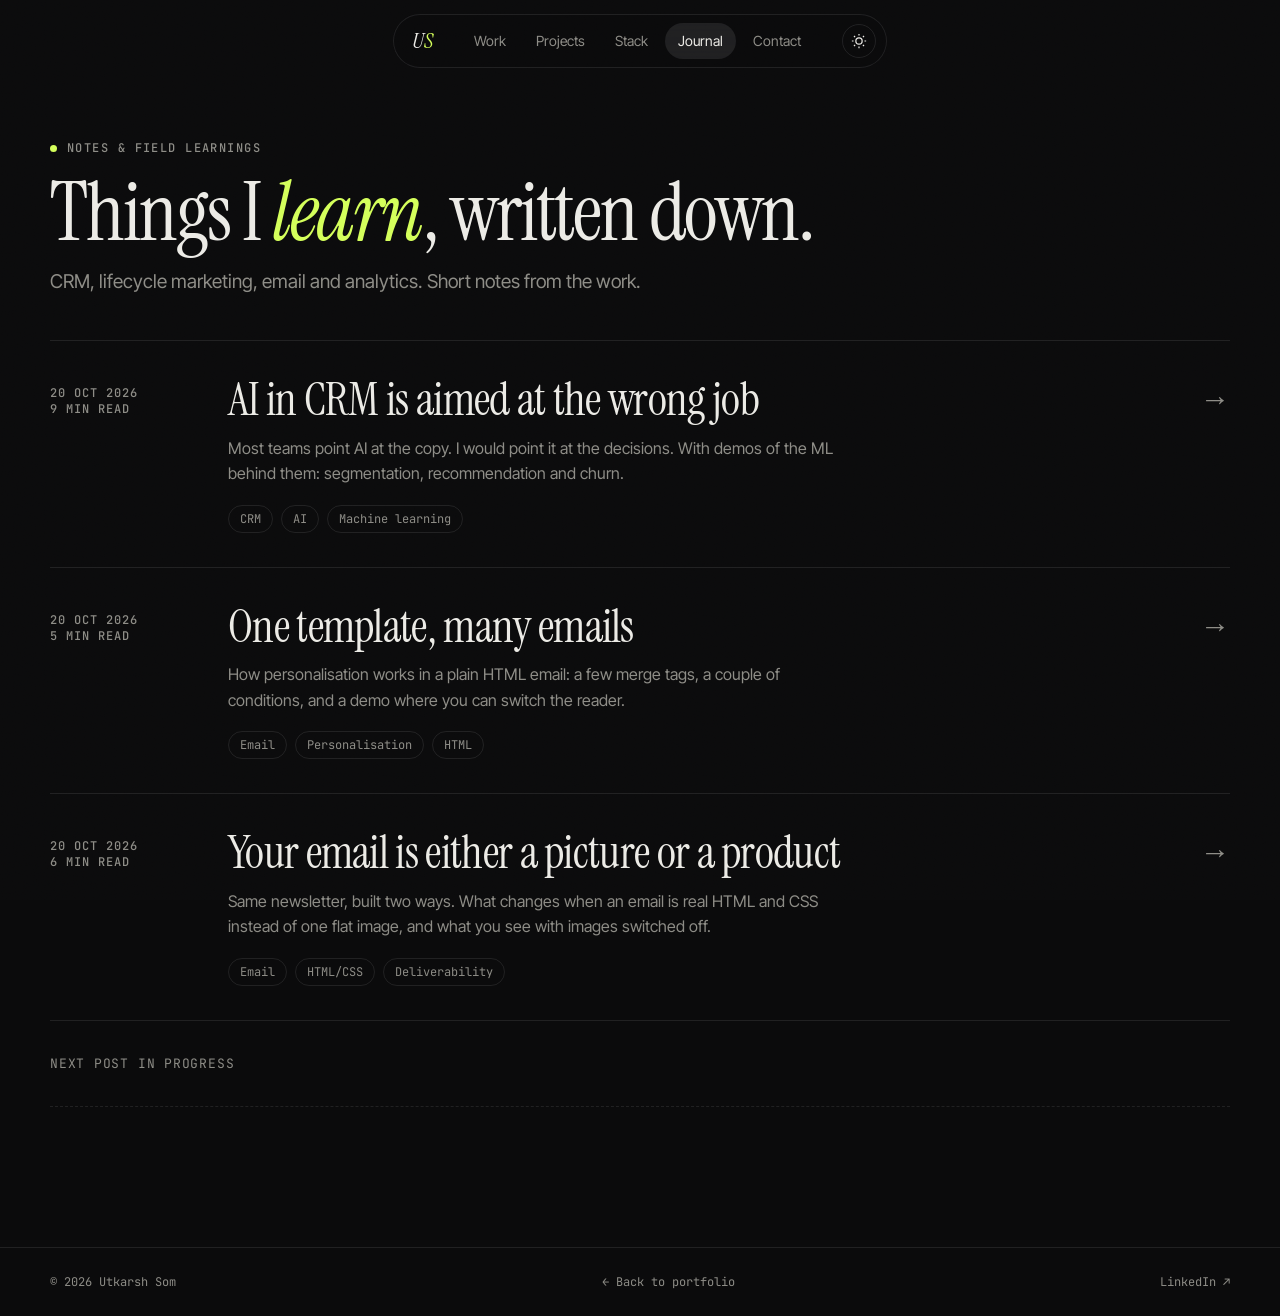
==== journal/index.html @ 721f52d3 "Add Journal section, resume download and updated tab titles" ====
<!doctype html>
<html lang="en" data-theme="dark">
<head>
<meta charset="utf-8">
<meta name="viewport" content="width=device-width, initial-scale=1">
<title>Journal | Utkarsh Som</title>
<meta name="description" content="Notes on CRM, lifecycle marketing, email and analytics, written as I learn them.">
<meta name="theme-color" content="#0b0b0c">
<meta property="og:title" content="Journal | Utkarsh Som">
<meta property="og:description" content="Notes on CRM, lifecycle marketing, email and analytics, written as I learn them.">
<meta property="og:type" content="website">
<meta property="og:site_name" content="Utkarsh Som">
<meta property="og:image:alt" content="Journal by Utkarsh Som">
<meta property="og:url" content="https://utkashsom.github.io/journal/">
<meta property="og:image" content="https://utkashsom.github.io/journal/img/og-email.png">
<meta property="og:image:width" content="1200">
<meta property="og:image:height" content="630">
<meta name="twitter:card" content="summary_large_image">
<link rel="canonical" href="https://utkashsom.github.io/journal/">
<link rel="icon" href="data:image/svg+xml,%3Csvg xmlns='http://www.w3.org/2000/svg' viewBox='0 0 64 64'%3E%3Crect width='64' height='64' rx='16' fill='%230b0b0c'/%3E%3Ctext x='32' y='46' font-family='Georgia,serif' font-size='37' text-anchor='middle' letter-spacing='-1'%3E%3Ctspan fill='%23ecebe6'%3EU%3C/tspan%3E%3Ctspan fill='%23d4ff5a' font-style='italic'%3ES%3C/tspan%3E%3C/text%3E%3C/svg%3E">
<link rel="preconnect" href="https://fonts.googleapis.com">
<link rel="preconnect" href="https://fonts.gstatic.com" crossorigin>
<link href="https://fonts.googleapis.com/css2?family=Instrument+Serif:ital@0;1&family=Inter+Tight:wght@300;400;500;600&family=JetBrains+Mono:wght@400;500&display=swap" rel="stylesheet">
<link rel="stylesheet" href="../style.css">
<link rel="stylesheet" href="journal.css">
<script>try{var t=localStorage.getItem('theme');if(t)document.documentElement.dataset.theme=t}catch(e){}</script>
</head>
<body>
<div class="grain" aria-hidden="true"></div>
<div class="progress" aria-hidden="true"></div>

<header class="nav">
  <a href="../index.html" class="logo" aria-label="Utkarsh Som, home">U<em>S</em></a>
  <nav aria-label="Primary">
    <a href="../index.html#work">Work</a>
    <a href="../index.html#projects">Projects</a>
    <a href="../index.html#stack">Stack</a>
    <a href="./" class="here" aria-current="page">Journal</a>
    <a href="../index.html#contact">Contact</a>
  </nav>
  <div class="nav-actions">
    <button class="icon-btn" id="theme-toggle" aria-label="Toggle light and dark theme">
      <svg viewBox="0 0 24 24" width="18" height="18" fill="none" stroke="currentColor" stroke-width="1.6"><circle cx="12" cy="12" r="4.2"/><path d="M12 2.5v2.2M12 19.3v2.2M2.5 12h2.2M19.3 12h2.2M5.3 5.3l1.5 1.5M17.2 17.2l1.5 1.5M5.3 18.7l1.5-1.5M17.2 6.8l1.5-1.5"/></svg>
    </button>
  </div>
</header>

<main>
  <section class="w-hero">
    <div class="wrap">
      <p class="eyebrow reveal"><span class="dot"></span> Notes &amp; field learnings</p>
      <h1 class="reveal">Things I <em>learn</em>, written down.</h1>
      <p class="lede reveal">CRM, lifecycle marketing, email and analytics. Short notes from the work.</p>
    </div>
  </section>

  <section class="wrap">
    <div class="posts">
      <a class="post-row reveal" href="ai-in-crm.html">
        <span class="when">20 Oct 2026<br>9 min read</span>
        <div>
          <h2>AI in CRM is aimed at the wrong job</h2>
          <p>Most teams point AI at the copy. I would point it at the decisions. With demos of the ML behind them: segmentation, recommendation and churn.</p>
          <div class="tags"><span>CRM</span><span>AI</span><span>Machine learning</span></div>
        </div>
        <span class="arrow" aria-hidden="true">→</span>
      </a>
      <a class="post-row reveal" href="personalisation-with-html.html">
        <span class="when">20 Oct 2026<br>5 min read</span>
        <div>
          <h2>One template, many emails</h2>
          <p>How personalisation works in a plain HTML email: a few merge tags, a couple of conditions, and a demo where you can switch the reader.</p>
          <div class="tags"><span>Email</span><span>Personalisation</span><span>HTML</span></div>
        </div>
        <span class="arrow" aria-hidden="true">→</span>
      </a>
      <a class="post-row reveal" href="email-html-vs-images.html">
        <span class="when">20 Oct 2026<br>6 min read</span>
        <div>
          <h2>Your email is either a picture or a product</h2>
          <p>Same newsletter, built two ways. What changes when an email is real HTML and CSS instead of one flat image, and what you see with images switched off.</p>
          <div class="tags"><span>Email</span><span>HTML/CSS</span><span>Deliverability</span></div>
        </div>
        <span class="arrow" aria-hidden="true">→</span>
      </a>
      <span class="post-next reveal">Next post in progress</span>
    </div>
  </section>
</main>

<footer class="foot">
  <div class="wrap">
    <span>© <span id="yr"></span> Utkarsh Som</span>
    <a href="../index.html">← Back to portfolio</a>
    <a href="https://www.linkedin.com/in/utkarshsom" target="_blank" rel="noopener">LinkedIn ↗</a>
  </div>
</footer>

<script src="journal.js"></script>
</body>
</html>
---- style.css ----
:root{
  --bg:#0b0b0c; --bg2:#111113; --surface:#151517; --line:rgba(255,255,255,.09);
  --text:#ecebe6; --mute:#8d8c86; --accent:#d4ff5a; --accent-ink:#0b0b0c;
  --serif:'Instrument Serif',Georgia,serif; --sans:'Inter Tight',system-ui,sans-serif; --mono:'JetBrains Mono',ui-monospace,monospace;
  --ease:cubic-bezier(.2,.7,.2,1);
}
:root[data-theme="light"]{
  --bg:#f4f2ec; --bg2:#ece9e1; --surface:#fbfaf6; --line:rgba(0,0,0,.1);
  --text:#151513; --mute:#6b6a64; --accent:#3d5a00; --accent-ink:#f4f2ec;
}
*{box-sizing:border-box;margin:0;padding:0}
html{scroll-behavior:smooth;scroll-padding-top:80px}
body{background:var(--bg);color:var(--text);font:400 17px/1.6 var(--sans);-webkit-font-smoothing:antialiased;overflow-x:clip;transition:background .4s,color .4s}
a{color:inherit;text-decoration:none}
button{font:inherit;color:inherit;background:none;border:0;cursor:pointer}
ul{list-style:none}
em{font-family:var(--serif);font-style:italic;font-weight:400}
::selection{background:var(--accent);color:var(--accent-ink)}
:focus-visible{outline:2px solid var(--accent);outline-offset:3px;border-radius:6px}
.wrap{width:min(1180px,100% - 48px);margin-inline:auto}

.grain{position:fixed;inset:0;pointer-events:none;z-index:90;opacity:.05;mix-blend-mode:overlay;
  background-image:url("data:image/svg+xml,%3Csvg xmlns='http://www.w3.org/2000/svg' width='160' height='160'%3E%3Cfilter id='n'%3E%3CfeTurbulence type='fractalNoise' baseFrequency='.9' numOctaves='2'/%3E%3C/filter%3E%3Crect width='100%25' height='100%25' filter='url(%23n)'/%3E%3C/svg%3E")}
.progress{position:fixed;top:0;left:0;height:2px;width:100%;background:var(--accent);transform-origin:0 50%;transform:scaleX(0);z-index:100}

.cursor{position:fixed;left:0;top:0;z-index:95;pointer-events:none;display:none;opacity:0;transition:opacity .3s}
.cursor.live{opacity:1}
.cursor span{display:block;width:34px;height:34px;margin:-17px 0 0 -17px;border:1px solid var(--accent);border-radius:50%;transition:transform .25s var(--ease),background .25s}
.cursor.hover span{transform:scale(1.7);background:color-mix(in srgb,var(--accent) 18%,transparent)}
@media (hover:hover) and (pointer:fine){.cursor{display:block}}

.nav{position:fixed;top:14px;left:50%;transform:translateX(-50%);z-index:80;display:flex;align-items:center;gap:28px;padding:8px 10px 8px 18px;border:1px solid var(--line);border-radius:999px;background:color-mix(in srgb,var(--bg) 70%,transparent);backdrop-filter:blur(16px) saturate(1.4);-webkit-backdrop-filter:blur(16px) saturate(1.4);max-width:calc(100% - 24px)}
.logo{font:italic 22px/1 var(--serif)}
.logo em{color:var(--accent)}
.nav nav{display:flex;gap:4px}
.nav nav a{font-size:14px;color:var(--mute);padding:7px 13px;border-radius:99px;transition:.2s}
.nav nav a:hover,.nav nav a.on{color:var(--text);background:var(--line)}
.nav-actions{display:flex;gap:6px;align-items:center}
.icon-btn,.kbd-btn{height:34px;border:1px solid var(--line);border-radius:99px;display:grid;place-items:center;transition:.2s}
.icon-btn{width:34px}
.kbd-btn{display:flex;gap:3px;padding:0 10px;align-items:center}
.icon-btn:hover,.kbd-btn:hover{border-color:var(--accent);color:var(--accent)}
kbd{font:500 11px var(--mono);color:var(--mute);border:1px solid var(--line);border-radius:5px;padding:1px 5px;background:var(--bg2)}
.kbd-btn kbd{border:0;background:none;padding:0}

.hero{position:relative;min-height:100svh;display:flex;align-items:center;padding:120px 0 80px;overflow:hidden}
#hero-bg{position:absolute;inset:0;width:100%;height:100%}
.hero .wrap{position:relative}
.hero-grid{display:grid;grid-template-columns:1.2fr .8fr;gap:56px;align-items:center}
.hero-viz{padding:22px;border:1px solid var(--line);border-radius:22px;background:color-mix(in srgb,var(--surface) 80%,transparent);backdrop-filter:blur(8px);-webkit-backdrop-filter:blur(8px)}
.viz-top{display:flex;justify-content:space-between;font:500 11px var(--mono);letter-spacing:.1em;text-transform:uppercase;color:var(--mute);margin-bottom:12px}
.viz-live{display:inline-flex;align-items:center;gap:7px;color:var(--accent)}
.viz-live i{width:6px;height:6px;border-radius:50%;background:var(--accent);animation:pulse 2.2s infinite}
.viz-cv{position:relative;height:340px;border:1px solid var(--line);border-radius:14px;background:var(--bg);overflow:hidden}
.viz-cv canvas{position:absolute;inset:0;width:100%;height:100%;cursor:crosshair}
.viz-cap{margin:14px 0 4px;font-size:14px;color:var(--mute);min-height:22px}
.viz-cap b{color:var(--text);font-weight:500}
.eyebrow{font:500 12px var(--mono);letter-spacing:.12em;text-transform:uppercase;color:var(--mute);display:flex;align-items:center;gap:10px}
.dot{width:7px;height:7px;border-radius:50%;background:var(--accent);box-shadow:0 0 0 0 var(--accent);animation:pulse 2.2s infinite}
@keyframes pulse{70%{box-shadow:0 0 0 10px transparent}100%{box-shadow:0 0 0 0 transparent}}
.display{font:400 clamp(64px,12vw,176px)/.86 var(--serif);letter-spacing:-.03em;margin:28px 0 30px}
.display .line{display:block}
.display em{color:var(--accent)}
.amp{color:var(--accent)}
.lede{max-width:620px;font-size:clamp(18px,2vw,22px);color:var(--mute);line-height:1.5}
.lede b{color:var(--text);font-weight:500}
.cta{display:flex;flex-wrap:wrap;gap:12px;margin-top:34px}
.btn{display:inline-flex;align-items:center;gap:8px;padding:13px 22px;border:1px solid var(--line);border-radius:99px;font-weight:500;font-size:15px;transition:.25s var(--ease)}
.btn:hover{border-color:var(--accent);transform:translateY(-2px)}
.btn.primary{background:var(--accent);color:var(--accent-ink);border-color:var(--accent)}
.btn.primary:hover{box-shadow:0 10px 30px -8px var(--accent)}
.btn.ghost{color:var(--mute)}
.roles{display:flex;flex-wrap:wrap;gap:8px 22px;margin-top:56px;font:400 12px var(--mono);color:var(--mute);text-transform:uppercase;letter-spacing:.1em}
.roles li::before{content:"✦ ";color:var(--accent)}
.scroll-hint{position:absolute;bottom:26px;left:50%;width:1px;height:46px;background:var(--line);overflow:hidden}
.scroll-hint span{display:block;width:100%;height:50%;background:var(--accent);animation:drop 1.8s infinite var(--ease)}
@keyframes drop{from{transform:translateY(-100%)}to{transform:translateY(200%)}}

.metrics{border-block:1px solid var(--line);background:var(--bg2)}
.metrics .grid{display:grid;grid-template-columns:repeat(4,1fr)}
.metric{padding:46px 28px;border-left:1px solid var(--line)}
.metric:first-child{border-left:0;padding-left:0}
.num{font:400 clamp(44px,6vw,84px)/1 var(--serif);letter-spacing:-.02em}
.metric p{color:var(--mute);font-size:14px;margin-top:10px}

.section{padding:clamp(80px,12vw,160px) 0}
.sec-head{display:flex;align-items:baseline;gap:22px;margin-bottom:48px}
.sec-head .idx{font:500 13px var(--mono);color:var(--accent)}
h2{font:400 clamp(40px,6vw,84px)/1 var(--serif);letter-spacing:-.02em}
h2 em{color:var(--accent)}
.sec-sub{max-width:660px;color:var(--mute);margin:-20px 0 36px}

.reveal{opacity:0;transform:translateY(28px);transition:opacity .9s var(--ease),transform .9s var(--ease)}
.reveal.in{opacity:1;transform:none}

.xp{display:grid;grid-template-columns:340px 1fr;gap:56px}
.xp-tabs{position:relative;display:flex;flex-direction:column;border-left:1px solid var(--line)}
.xp-tabs button{text-align:left;padding:18px 22px;display:flex;flex-direction:column;gap:2px;color:var(--mute);transition:.25s}
.xp-tabs button strong{font:400 22px/1.2 var(--serif);color:inherit}
.xp-tabs .when{font:500 11px var(--mono);letter-spacing:.08em;text-transform:uppercase}
.xp-tabs .org{font-size:14px}
.xp-tabs button:hover,.xp-tabs button.active{color:var(--text)}
.xp-tabs button.active .when{color:var(--accent)}
.xp-bar{position:absolute;left:-1px;top:0;width:2px;height:var(--h,90px);background:var(--accent);transform:translateY(var(--y,0));transition:transform .4s var(--ease),height .4s var(--ease)}
.panel{animation:fade .5s var(--ease)}
.panel[hidden]{display:none}
@keyframes fade{from{opacity:0;transform:translateY(12px)}}
.panel-head h3{font:400 clamp(28px,3.4vw,42px)/1.1 var(--serif)}
.panel-head h3 span{color:var(--mute);font-style:italic}
.meta{font:400 12px var(--mono);color:var(--mute);margin:10px 0 26px;text-transform:uppercase;letter-spacing:.08em}
.wins li{padding:16px 0;border-top:1px solid var(--line);color:var(--mute);font-size:16px;transition:.25s;position:relative}
.wins li:last-child{border-bottom:1px solid var(--line)}
.wins li b{color:var(--text);font-weight:500}
.wins li:hover{padding-left:14px;color:var(--text)}
.wins li::before{content:"";position:absolute;left:0;top:50%;width:0;height:1px;background:var(--accent);transition:.25s}
.wins li:hover::before{width:8px}
.tags{display:flex;flex-wrap:wrap;gap:8px;margin-top:24px}
.tags span{font:400 12px var(--mono);padding:5px 11px;border:1px solid var(--line);border-radius:99px;color:var(--mute)}

/* projects */
.filters{display:flex;flex-wrap:wrap;gap:8px;margin-bottom:28px}
.fbtn{padding:8px 16px;border:1px solid var(--line);border-radius:99px;font-size:14px;color:var(--mute);transition:.2s}
.fbtn small{margin-left:6px;font:400 11px var(--mono);opacity:.7}
.fbtn:hover{color:var(--text);border-color:var(--accent)}
.fbtn.on{background:var(--accent);color:var(--accent-ink);border-color:var(--accent)}
.cards{display:grid;grid-template-columns:repeat(3,1fr);gap:18px}
.pcard{position:relative;display:flex;flex-direction:column;gap:12px;padding:28px;border:1px solid var(--line);border-radius:22px;background:var(--surface);overflow:hidden;transition:border-color .3s,transform .3s var(--ease)}
.pcard::before{content:"";position:absolute;inset:0;background:radial-gradient(360px circle at var(--mx,50%) var(--my,0%),color-mix(in srgb,var(--accent) 12%,transparent),transparent 60%);opacity:0;transition:.3s;pointer-events:none}
.pcard:hover{border-color:color-mix(in srgb,var(--accent) 50%,var(--line));transform:translateY(-3px)}
.pcard:hover::before{opacity:1}
.pcard[hidden]{display:none}
.ptop{display:flex;justify-content:space-between;align-items:baseline;gap:12px}
.pcard .n{font:500 12px var(--mono);color:var(--accent);text-transform:uppercase;letter-spacing:.08em}
.pcard .kpi{font:400 24px var(--serif);color:var(--text)}
.pcard h3{font:400 26px/1.1 var(--serif)}
.pcard p{color:var(--mute);font-size:15px;flex:1}
.pcard .tags{margin-top:4px}
.demo-btn{align-self:flex-start;margin-top:6px;padding:9px 16px;border:1px solid var(--accent);border-radius:99px;font-size:14px;font-weight:500;color:var(--accent);transition:.25s var(--ease)}
.demo-btn:hover{background:var(--accent);color:var(--accent-ink)}

/* demo modal */
.demo{margin:auto;width:min(920px,calc(100% - 24px));max-height:calc(100svh - 24px);overflow:auto;border:1px solid var(--line);border-radius:22px;background:var(--surface);color:var(--text);padding:0}
.demo::backdrop{background:rgba(0,0,0,.72);backdrop-filter:blur(6px)}
.demo[open]{animation:fade .3s var(--ease)}
.demo-head{display:flex;justify-content:space-between;gap:20px;padding:28px 30px 18px}
.demo-tag{font:500 11px var(--mono);letter-spacing:.1em;text-transform:uppercase;color:var(--accent)}
.demo-head h3{font:400 clamp(26px,3.4vw,38px)/1.1 var(--serif);margin:6px 0 8px}
.demo-head p{color:var(--mute);font-size:15px;max-width:640px}
.demo-close{flex:none;width:36px;height:36px;border:1px solid var(--line);border-radius:50%;color:var(--mute);transition:.2s}
.demo-close:hover{color:var(--text);border-color:var(--accent)}
.demo-body{padding:4px 30px 24px}
.demo-note{padding:14px 30px 22px;border-top:1px solid var(--line);font:400 12px var(--mono);color:var(--mute)}

/* demo widgets */
.d-grid{display:grid;grid-template-columns:1fr 280px;gap:20px}
.d-stack{display:flex;flex-direction:column;gap:14px}
.d-box{padding:20px;border:1px solid var(--line);border-radius:16px;background:var(--bg)}
.d-box h4{font:500 11px var(--mono);letter-spacing:.1em;text-transform:uppercase;color:var(--accent);margin-bottom:10px}
.d-box p{font-size:15px;color:var(--mute)}
.d-box p b,.d-box b{color:var(--text);font-weight:500}
.d-cv{position:relative;border:1px solid var(--line);border-radius:16px;background:var(--bg);overflow:hidden}
.d-cv canvas{display:block;width:100%;cursor:crosshair}
.d-tip{position:absolute;left:0;top:0;pointer-events:none;padding:7px 11px;border:1px solid var(--line);border-radius:8px;background:var(--surface);font:400 12px/1.5 var(--mono);white-space:nowrap;z-index:2}
.d-chips{display:flex;flex-wrap:wrap;gap:8px}
.d-chip{display:inline-flex;align-items:center;gap:8px;padding:7px 13px;border:1px solid var(--line);border-radius:99px;font-size:14px;color:var(--mute);transition:.2s}
.d-chip i{width:8px;height:8px;border-radius:50%;background:var(--c,var(--accent))}
.d-chip:hover{color:var(--text);border-color:var(--c,var(--accent))}
.d-chip.on{color:var(--text);border-color:var(--c,var(--accent));background:color-mix(in srgb,var(--c,var(--accent)) 14%,transparent)}
.d-ctl{display:flex;flex-direction:column;gap:6px;margin-bottom:14px}
.d-ctl label{display:flex;justify-content:space-between;font-size:14px;color:var(--mute)}
.d-ctl label output{font:500 13px var(--mono);color:var(--text)}
input[type=range]{width:100%;accent-color:var(--accent)}
.d-big{font:400 clamp(36px,5vw,56px)/1 var(--serif)}
.d-big small{font:400 13px var(--sans);color:var(--mute);display:block;margin-top:6px}
.d-row{display:flex;align-items:center;gap:12px;margin:8px 0;font-size:14px}
.d-row .lbl{width:120px;flex:none;color:var(--mute)}
.d-row .bar{flex:1;height:10px;border-radius:99px;background:var(--line);overflow:hidden}
.d-row .bar i{display:block;height:100%;width:0;border-radius:99px;background:var(--accent);transition:width .5s var(--ease)}
.d-row .val{width:84px;flex:none;text-align:right;font:500 13px var(--mono)}
.d-two{display:grid;grid-template-columns:1fr 1fr;gap:16px}
.d-steps{display:flex;gap:0;margin:6px 0 16px;overflow-x:auto}
.d-step{flex:1;min-width:120px;padding:14px;border:1px solid var(--line);margin-left:-1px;font-size:13px;color:var(--mute);background:var(--bg)}
.d-step:first-child{border-radius:12px 0 0 12px;margin-left:0}
.d-step:last-child{border-radius:0 12px 12px 0}
.d-step b{display:block;font:500 11px var(--mono);color:var(--accent);letter-spacing:.08em;text-transform:uppercase;margin-bottom:4px}
.d-step strong{display:block;color:var(--text);font-weight:500;font-size:14px}
.d-flow{display:grid;grid-template-columns:1fr 1fr 1fr;gap:14px;align-items:center;margin:8px 0 16px}
.d-node{padding:14px;border:1px solid var(--line);border-radius:12px;text-align:center;font-size:14px;color:var(--mute);background:var(--bg);transition:.4s var(--ease)}
.d-node.live{color:var(--text);border-color:var(--accent);background:color-mix(in srgb,var(--accent) 10%,var(--bg))}
.d-node.off{opacity:.35}
.d-node small{display:block;font:400 11px var(--mono);margin-top:2px;color:var(--mute)}
.d-nav{display:flex;gap:10px;margin-top:12px}
.d-btn{padding:9px 18px;border:1px solid var(--line);border-radius:99px;font-size:14px;transition:.2s}
.d-btn:hover{border-color:var(--accent);color:var(--accent)}
.d-btn:disabled{opacity:.35;pointer-events:none}
.d-btn.solid{background:var(--accent);color:var(--accent-ink);border-color:var(--accent)}
.d-btn.solid:hover{color:var(--accent-ink);box-shadow:0 8px 22px -8px var(--accent)}
pre.d-code{padding:14px;border:1px solid var(--line);border-radius:12px;background:var(--bg);font:400 12.5px/1.6 var(--mono);color:var(--text);overflow:auto;white-space:pre-wrap}
.d-rec{display:flex;align-items:center;gap:12px;padding:10px 0;border-top:1px solid var(--line)}
.d-rec:first-child{border-top:0}
.d-rec .rk{font:500 12px var(--mono);color:var(--accent);width:22px}
.d-rec .nm{flex:1;color:var(--text);font-size:15px}
.d-rec .nm small{display:block;color:var(--mute);font-size:12px}
.d-rec .bar{width:90px;height:8px;border-radius:99px;background:var(--line);overflow:hidden}
.d-rec .bar i{display:block;height:100%;background:var(--accent);border-radius:99px;transition:width .4s var(--ease)}

/* stack */
.stack{display:grid;grid-template-columns:repeat(2,1fr);gap:1px;background:var(--line);border:1px solid var(--line);border-radius:22px;overflow:hidden}
.group{background:var(--bg);padding:34px;position:relative}
.group::before{content:"";position:absolute;inset:0;background:radial-gradient(400px circle at var(--mx,50%) var(--my,50%),color-mix(in srgb,var(--accent) 9%,transparent),transparent 60%);opacity:0;transition:opacity .3s;pointer-events:none}
.group:hover::before{opacity:1}
.group h3{font:500 12px var(--mono);text-transform:uppercase;letter-spacing:.1em;color:var(--accent);margin-bottom:20px}
.group ul{display:flex;flex-wrap:wrap;gap:8px}
.group li{padding:8px 15px;border:1px solid var(--line);border-radius:99px;font-size:15px;transition:.2s var(--ease)}
.group li:hover{background:var(--accent);color:var(--accent-ink);border-color:var(--accent);transform:translateY(-2px) rotate(-1.5deg)}

.edu{padding-top:0}
.edu-grid{display:grid;grid-template-columns:1fr 1fr;gap:18px}
.edu-item{padding:28px 0;border-top:1px solid var(--line)}
.edu-item span{font:500 12px var(--mono);color:var(--accent)}
.edu-item h3{font:400 30px/1.15 var(--serif);margin:8px 0}
.edu-item p{color:var(--mute);font-size:15px}

.contact{text-align:center;border-top:1px solid var(--line);background:radial-gradient(70% 80% at 50% 100%,color-mix(in srgb,var(--accent) 10%,transparent),transparent)}
.contact .eyebrow{justify-content:center}
.big{font-size:clamp(44px,8vw,120px);line-height:.98;margin:24px 0 8px}
.contact .cta{justify-content:center}
.foot{border-top:1px solid var(--line);padding:26px 0;font:400 12px var(--mono);color:var(--mute)}
.foot .wrap{display:flex;justify-content:space-between;gap:16px;flex-wrap:wrap}
.foot a:hover{color:var(--accent)}

.palette{position:fixed;inset:0;z-index:120;background:#0008;backdrop-filter:blur(6px);display:flex;justify-content:center;align-items:flex-start;padding-top:16vh}
.palette[hidden]{display:none}
.palette-box{width:min(560px,calc(100% - 32px));border:1px solid var(--line);border-radius:18px;background:var(--surface);overflow:hidden;box-shadow:0 30px 80px -20px #000;animation:fade .25s var(--ease)}
.palette input{width:100%;padding:20px 22px;background:none;border:0;border-bottom:1px solid var(--line);color:var(--text);font:400 17px var(--sans);outline:none}
#pal-list{max-height:320px;overflow:auto;padding:8px}
#pal-list li{display:flex;justify-content:space-between;align-items:center;padding:11px 14px;border-radius:10px;cursor:pointer;font-size:15px}
#pal-list li small{font:400 11px var(--mono);color:var(--mute);text-transform:uppercase;letter-spacing:.08em}
#pal-list li.sel{background:var(--line)}
#pal-list li.sel small{color:var(--accent)}
.pal-foot{display:flex;gap:18px;padding:10px 18px;border-top:1px solid var(--line);font:400 11px var(--mono);color:var(--mute)}
.toast{position:fixed;bottom:28px;left:50%;transform:translate(-50%,30px);opacity:0;padding:11px 20px;border-radius:99px;background:var(--accent);color:var(--accent-ink);font-weight:500;font-size:14px;z-index:130;transition:.35s var(--ease);pointer-events:none}
.toast.show{opacity:1;transform:translate(-50%,0)}

@media (max-width:980px){
  .hero-grid{grid-template-columns:1fr;gap:48px}
  .hero{padding-top:110px}
  .xp{grid-template-columns:1fr;gap:32px}
  .xp-tabs{flex-direction:row;overflow-x:auto;border-left:0;border-bottom:1px solid var(--line);scrollbar-width:none}
  .xp-tabs button{min-width:230px}
  .xp-bar{display:none}
  .xp-tabs button.active{box-shadow:inset 0 -2px var(--accent)}
  .cards{grid-template-columns:1fr 1fr}
  .d-grid{grid-template-columns:1fr}
}
@media (max-width:760px){
  .nav nav,.kbd-btn{display:none}
  .nav{gap:16px}
  .metrics .grid{grid-template-columns:1fr 1fr}
  .metric{border-left:0;padding:30px 0;border-top:1px solid var(--line)}
  .metric:nth-child(-n+2){border-top:0}
  .cards,.stack,.edu-grid,.d-two{grid-template-columns:1fr}
  .group{padding:26px}
  .section{padding:72px 0}
  .scroll-hint{display:none}
  .demo-head,.demo-body,.demo-note{padding-left:18px;padding-right:18px}
  .d-flow{grid-template-columns:1fr}
}
@media (prefers-reduced-motion:reduce){
  html{scroll-behavior:auto}
  *,*::before,*::after{animation:none!important;transition-duration:.01ms!important}
  .reveal{opacity:1;transform:none}
}
---- journal/journal.css ----
/* Journal section. Tokens, nav, footer and buttons come from ../style.css */

.nav nav a.here{color:var(--text);background:var(--line)}

/* ---------- index ---------- */
.w-hero{padding:clamp(110px,12vw,140px) 0 clamp(28px,4vw,44px)}
.w-hero h1{font:400 clamp(44px,6.4vw,84px)/.95 var(--serif);letter-spacing:-.025em;margin:18px 0 16px}
.w-hero h1 em{color:var(--accent)}
.w-hero .lede{max-width:640px;font-size:clamp(16px,1.6vw,19px)}

.posts{border-top:1px solid var(--line);margin-bottom:clamp(80px,12vw,140px)}
.post-row{display:grid;grid-template-columns:150px 1fr auto;gap:28px;align-items:start;padding:34px 0;border-bottom:1px solid var(--line);transition:padding .35s var(--ease)}
.post-row:hover{padding-left:14px}
.post-row .when{font:500 12px var(--mono);letter-spacing:.08em;text-transform:uppercase;color:var(--mute);padding-top:10px}
.post-row h2{font:400 clamp(28px,3.6vw,46px)/1.05 var(--serif);letter-spacing:-.015em;transition:color .25s}
.post-row:hover h2{color:var(--accent)}
.post-row p{color:var(--mute);margin-top:12px;max-width:620px;font-size:16px}
.post-row .arrow{font:400 30px var(--serif);color:var(--mute);padding-top:4px;transition:.3s var(--ease)}
.post-row:hover .arrow{color:var(--accent);transform:translateX(6px)}
.post-row .tags{margin-top:18px}
.post-next{display:block;padding:34px 0;color:var(--mute);font:400 13px var(--mono);letter-spacing:.06em;text-transform:uppercase;border-bottom:1px dashed var(--line)}

/* ---------- article ---------- */
.a-head{padding:clamp(130px,16vw,190px) 0 40px}
.a-head .wrap,.a-body{max-width:760px}
.back{font:500 12px var(--mono);letter-spacing:.1em;text-transform:uppercase;color:var(--mute);display:inline-flex;gap:8px;transition:.2s}
.back:hover{color:var(--accent)}
.a-head h1{font:400 clamp(44px,7vw,92px)/.95 var(--serif);letter-spacing:-.025em;margin:28px 0 24px}
.a-head h1 em{color:var(--accent)}
.a-head .dek{font-size:clamp(19px,2.2vw,24px);line-height:1.45;color:var(--mute)}
.byline{display:flex;flex-wrap:wrap;gap:8px 20px;margin-top:30px;padding-top:20px;border-top:1px solid var(--line);font:400 12px var(--mono);letter-spacing:.06em;text-transform:uppercase;color:var(--mute)}
.byline b{color:var(--text);font-weight:500}

.a-body{width:min(760px,100% - 48px);margin-inline:auto;padding-bottom:clamp(70px,10vw,120px)}
.a-body>*+*{margin-top:1.35em}
.a-body p,.a-body li{font-size:19px;line-height:1.7;color:color-mix(in srgb,var(--text) 86%,var(--mute))}
.a-body p b,.a-body li b{color:var(--text);font-weight:500}
.a-body h2{font:400 clamp(32px,4.4vw,48px)/1.05 var(--serif);letter-spacing:-.015em;margin-top:2em;color:var(--text)}
.a-body h2 em{color:var(--accent)}
.a-body a{color:var(--accent);text-decoration:underline;text-decoration-thickness:1px;text-underline-offset:3px}
.a-body ul{display:flex;flex-direction:column;gap:.6em;padding-left:0}
.a-body ul li{position:relative;padding-left:26px}
.a-body ul li::before{content:"";position:absolute;left:0;top:.85em;width:12px;height:1px;background:var(--accent)}
.lead::first-letter{font:400 4.6em/.8 var(--serif);float:left;padding:.08em .1em 0 0;color:var(--accent)}
.a-body blockquote{border-left:2px solid var(--accent);padding:4px 0 4px 26px;font:italic 400 clamp(26px,3.4vw,36px)/1.2 var(--serif);color:var(--text)}

figure{margin-block:2.4em}
figcaption{margin-top:14px;font:400 12px/1.6 var(--mono);letter-spacing:.04em;color:var(--mute)}
.shot{background:#fff;border-radius:6px;overflow:hidden;box-shadow:0 30px 60px -30px rgba(0,0,0,.6),0 0 0 1px var(--line)}
.shot img{display:block;width:100%;height:auto}
.pair{display:grid;grid-template-columns:1fr 1fr;gap:clamp(16px,3vw,36px)}
.pair .lbl{display:flex;align-items:center;gap:10px;margin-bottom:12px;font:500 12px var(--mono);letter-spacing:.08em;text-transform:uppercase;color:var(--mute)}
.pair .lbl i{font-style:normal;width:24px;height:24px;border-radius:50%;display:grid;place-items:center;font-size:11px;background:var(--line);color:var(--text)}
.pair .good .lbl i{background:var(--accent);color:var(--accent-ink)}
.blocked{aspect-ratio:700/1400;background:repeating-linear-gradient(135deg,#d6d2c8 0 14px,#dcd8ce 14px 28px);display:flex;flex-direction:column;gap:14px;align-items:center;justify-content:center;text-align:center;padding:24px;color:#57534a;font:500 13px/1.6 var(--mono);letter-spacing:.04em}
.blocked svg{opacity:.7}

pre{background:var(--surface);border:1px solid var(--line);border-radius:14px;padding:22px 24px;overflow-x:auto;font:400 14px/1.7 var(--mono);color:var(--text)}
pre .c{color:var(--mute)} pre .t{color:var(--accent)} pre .s{color:color-mix(in srgb,var(--accent) 65%,var(--text))}
code{font:400 .85em var(--mono);background:var(--surface);border:1px solid var(--line);padding:2px 7px;border-radius:6px}
pre code{background:none;border:0;padding:0;font-size:inherit}

.callout{border:1px solid var(--line);background:var(--surface);border-radius:18px;padding:24px 28px}
.callout h3{font:500 12px var(--mono);letter-spacing:.1em;text-transform:uppercase;color:var(--accent);margin-bottom:12px}
.callout li{font-size:17px}

.a-foot{border-top:1px solid var(--line);padding-top:36px;display:flex;justify-content:space-between;gap:20px;flex-wrap:wrap;align-items:center}
.a-foot p{font-size:16px;max-width:420px}
.share{display:flex;gap:10px;flex-wrap:wrap}

@media (max-width:760px){
  .post-row{grid-template-columns:1fr;gap:10px}
  .post-row .arrow{display:none}
  .pair{grid-template-columns:1fr}
  .nav nav a:not(.here){display:none}
  .a-body p,.a-body li{font-size:18px}
}

.strip{display:grid;grid-template-columns:repeat(2,1fr);gap:clamp(12px,2vw,24px);align-items:start}
.plabel{display:block;margin-bottom:10px;font:500 11px var(--mono);letter-spacing:.08em;text-transform:uppercase;color:var(--mute)}
.lbl-row{display:flex;align-items:center;gap:10px;margin:0 0 12px;font:500 12px var(--mono);letter-spacing:.08em;text-transform:uppercase;color:var(--mute)}
.lbl-row i{font-style:normal;width:24px;height:24px;border-radius:50%;display:grid;place-items:center;font-size:11px;background:var(--line);color:var(--text)}
.lbl-row.good{margin-top:32px}
.lbl-row.good i{background:var(--accent);color:var(--accent-ink)}
.blocked-bar{display:flex;align-items:center;justify-content:center;gap:16px;padding:34px 24px;border-radius:6px;background:repeating-linear-gradient(135deg,#d6d2c8 0 14px,#dcd8ce 14px 28px);color:#57534a;font:500 13px/1.6 var(--mono);letter-spacing:.04em;text-align:center}
@media (max-width:760px){.strip{grid-template-columns:1fr}}

/* interactive demo */
.try-bar{display:flex;justify-content:space-between;align-items:center;gap:16px;flex-wrap:wrap;margin-bottom:22px;padding:14px 18px;border:1px solid var(--line);border-radius:16px;background:var(--surface)}
.try-title{font:500 12px var(--mono);letter-spacing:.1em;text-transform:uppercase;color:var(--accent)}
.switch{display:flex;align-items:center;gap:12px;font:500 12px var(--mono);letter-spacing:.06em;text-transform:uppercase;color:var(--mute)}
.sw-track{position:relative;width:52px;height:28px;border-radius:99px;border:1px solid var(--line);background:var(--bg2);transition:.25s var(--ease)}
.sw-knob{position:absolute;top:3px;left:3px;width:20px;height:20px;border-radius:50%;background:var(--accent);transition:transform .3s var(--ease),background .25s}
.switch[aria-checked="false"] .sw-knob{transform:translateX(24px);background:var(--text)}
.switch[aria-checked="true"] .sw-lbl.on,.switch[aria-checked="false"] .sw-lbl.off{color:var(--text)}
.try-cols{display:grid;grid-template-columns:1fr 1fr;gap:clamp(14px,3vw,36px)}
.win{position:relative;border-radius:6px;background:#fff;box-shadow:0 30px 60px -30px rgba(0,0,0,.6),0 0 0 1px var(--line)}
.win img{display:block;width:100%;height:auto}
.win .layer.blk,.win .layer.offl{display:none}
.tryit[data-state="off"] .win .layer.live{display:none}
.tryit[data-state="off"] .win .layer.offl{display:block}
.tryit[data-state="off"] .win .layer.blk{display:flex}
.win .layer.blk{aspect-ratio:700/1415;flex-direction:column;gap:14px;align-items:center;justify-content:center;text-align:center;padding:24px;background:repeating-linear-gradient(135deg,#d6d2c8 0 14px,#dcd8ce 14px 28px);color:#57534a;font:500 13px/1.6 var(--mono);letter-spacing:.04em}
.tryit .lbl-row.good{margin-top:0}
.codewrap{position:relative}
.copycode{position:absolute;top:10px;right:10px;padding:5px 12px;border:1px solid var(--line);border-radius:99px;font:500 11px var(--mono);letter-spacing:.06em;text-transform:uppercase;color:var(--mute);background:var(--bg2);transition:.2s}
.copycode:hover{color:var(--accent);border-color:var(--accent)}
@media (max-width:760px){.try-cols{grid-template-columns:1fr}.sw-lbl.on,.sw-lbl.off{display:none}}

.a-body a.btn{text-decoration:none}
.a-body a.btn.primary{color:var(--accent-ink)}

.spec{border:1px solid var(--line);border-radius:16px;overflow:hidden;background:var(--surface)}
.spec-row{display:grid;grid-template-columns:1.4fr 1fr 1.2fr;gap:16px;padding:15px 22px;border-top:1px solid var(--line);font-size:16px;color:var(--mute)}
.spec-row:first-child{border-top:0}
.spec-row span:first-child{color:var(--text);font-weight:500}
.spec-row.head{font:500 11px var(--mono);letter-spacing:.1em;text-transform:uppercase;color:var(--accent);background:var(--bg2)}
.spec-row.head span:first-child{color:var(--accent);font-weight:500}
@media (max-width:760px){.spec-row{grid-template-columns:1fr 1fr;padding:14px 16px}.spec-row span:nth-child(3){grid-column:1/-1;font-size:14px}.spec-row.head span:nth-child(3){display:none}}

.a-foot{flex-direction:column;align-items:center;text-align:center;gap:24px;padding-top:44px}
.a-foot p{max-width:520px;font-size:20px;line-height:1.5}
.a-foot .share{justify-content:center}

/* personalisation demo */
.readers{display:flex;gap:8px;flex-wrap:wrap}
.reader{padding:7px 16px;border:1px solid var(--line);border-radius:99px;font:500 13px var(--sans);color:var(--mute);transition:.2s}
.reader:hover{color:var(--text);border-color:var(--accent)}
.reader.on{background:var(--accent);color:var(--accent-ink);border-color:var(--accent)}
.pers{margin-block:2.4em}
.pers .try-bar{justify-content:flex-start;gap:14px 28px}
.pers .try-bar .readers{margin-left:auto}
.pers-cols{display:grid;grid-template-columns:minmax(0,1fr) minmax(0,390px);gap:clamp(18px,3vw,36px);align-items:start}
.pers .lbl-row{margin:0 0 12px}
.pers .lbl-row small{margin-left:auto;font:400 11px var(--mono);letter-spacing:.06em;text-transform:none;color:var(--mute);opacity:.8}
.pers .rule-lbl{margin-top:26px}
.pdata{border:1px solid var(--line);border-radius:14px;background:var(--surface);padding:6px;font:400 13px/1.4 var(--mono)}
.pdata div{display:flex;justify-content:space-between;align-items:baseline;gap:14px;padding:12px 14px;border-radius:9px;cursor:default;transition:background .2s}
.pdata div:hover{background:color-mix(in srgb,var(--accent) 10%,transparent)}
.pdata dt{color:var(--mute)}
.pdata dd{color:var(--text);text-align:right}
.pdata dd.empty{color:var(--accent);font-style:italic}
.prule{padding:16px 18px;border:1px solid color-mix(in srgb,var(--accent) 35%,var(--line));border-radius:14px;background:color-mix(in srgb,var(--accent) 6%,transparent);font-size:16px;line-height:1.5;color:var(--text)}
.pers.generic .pdata{opacity:.35}
.pers.generic .pdata div:hover{background:none}

.pm{background:#fff;color:#14151f;border-radius:10px;overflow:hidden;box-shadow:0 30px 60px -30px rgba(0,0,0,.7),0 0 0 1px var(--line);font-family:Arial,Helvetica,sans-serif}
.pm-top{background:#1b1940;color:#fff;text-align:center;padding:14px;font:800 15px Arial,sans-serif;letter-spacing:.18em}
.pm-body{padding:24px 24px 28px}
.a-body .pm-body p{font:400 14px/1.5 Arial,sans-serif;color:#4a4d63}
.a-body .pm-body .pm-hi{font-weight:700;font-size:15px;color:#14151f}
.pm h3{font:800 23px/1.1 Arial,sans-serif;margin:8px 0 10px;color:#14151f;letter-spacing:-.01em}
.dyn{border-radius:4px;padding:1px 3px;margin:0 -3px;background:rgba(23,178,106,.14);transition:background .2s,box-shadow .2s}
.dyn.hl{background:rgba(23,178,106,.38);box-shadow:0 0 0 2px rgba(23,178,106,.38)}
.pers.generic .dyn{background:none}
.pm-card{display:flex;gap:14px;align-items:center;margin:18px 0 20px;padding:12px;border:1px solid #e6e8f1;border-radius:12px;background:#fafbff}
.pm-art{width:68px;height:68px;border-radius:7px;flex:none;background:#1b1940 center/cover no-repeat}
.pm-info b{display:block;font-size:14px;margin-bottom:6px;color:#14151f}
.pm-info div{font-size:15px;font-weight:700;color:#0e7a55}
.pm-info s{font-weight:400;color:#8b8fa3;font-size:12px;margin-left:4px}
.pm-btn{display:inline-block;background:#17b26a;color:#fff;font:700 13px Arial,sans-serif;padding:12px 24px;border-radius:99px}
.pm-btn.dyn{margin:0;padding:12px 24px;background:#17b26a}
.pm-btn.dyn.hl{background:#0e8f54;box-shadow:0 0 0 3px rgba(23,178,106,.4)}
@media (max-width:760px){.pers-cols{grid-template-columns:1fr}.pers .try-bar .readers{margin-left:0}}

/* AI audience demo */
.aid{margin-block:2.4em}
.aid-cols{display:grid;grid-template-columns:minmax(0,1fr) minmax(0,1.1fr);gap:clamp(18px,3vw,36px);align-items:start}
.aid .lbl-row{margin:0 0 12px}
.aid .act-lbl{margin-top:26px}
.ask{padding:20px 22px;border:1px solid var(--line);border-radius:14px;background:var(--surface);font:italic 400 clamp(22px,2.6vw,28px)/1.25 var(--serif);color:var(--text)}
.ask::before{content:"“";color:var(--accent)}
.ask::after{content:"”";color:var(--accent)}
.rulebox{padding:20px 22px;border:1px solid var(--line);border-radius:14px;background:var(--bg2);font:400 13.5px/1.75 var(--mono);color:var(--text);white-space:pre-wrap;min-height:250px}
.rulebox .k{color:var(--accent)}
.rulebox .c{color:var(--mute)}
@media (max-width:760px){.aid-cols{grid-template-columns:1fr}.rulebox{min-height:0}}

/* ML demos */
.a-body h3.ml-h{font:400 clamp(26px,3.2vw,34px)/1.1 var(--serif);letter-spacing:-.01em;color:var(--text);margin-top:2.2em}
.ml{margin-block:1.8em}
.ml .try-bar{justify-content:flex-start;gap:14px 26px}
.rng{display:block;font:500 12px/1.5 var(--mono);letter-spacing:.04em;color:var(--mute);min-width:190px;flex:1}
.rng b{color:var(--accent);font-weight:500}
.rng input{display:block;width:100%;margin-top:8px;accent-color:var(--accent)}
.rng.wide{margin-bottom:22px}
.ml .readers{margin-left:auto}
.ml-cols{display:grid;grid-template-columns:minmax(0,1.5fr) minmax(0,1fr);gap:clamp(16px,3vw,30px);align-items:center}
#rfm-svg{width:100%;height:auto;border:1px solid var(--line);border-radius:14px;background:var(--surface)}
.legend{display:flex;flex-direction:column;gap:10px;font-size:14px;color:var(--mute)}
.legend li{display:grid;grid-template-columns:14px 1fr auto;gap:10px;align-items:start;padding:12px 14px;border:1px solid var(--line);border-radius:12px;background:var(--surface)}
.legend i{width:12px;height:12px;border-radius:50%;margin-top:4px}
.legend b{display:block;color:var(--text);font-weight:500;font-size:15px}
.legend em{font:500 15px var(--mono);font-style:normal;color:var(--text)}
.reco{display:flex;flex-direction:column;gap:10px;counter-reset:r}
.reco li{display:grid;grid-template-columns:44px 60px 1fr;gap:16px;align-items:center;padding:12px 16px;border:1px solid var(--line);border-radius:14px;background:var(--surface);transition:transform .35s var(--ease)}
.reco li::before{counter-increment:r;content:counter(r);font:500 20px var(--serif);color:var(--mute);text-align:center}
.reco li:first-child{border-color:color-mix(in srgb,var(--accent) 50%,var(--line))}
.reco li:first-child::before{color:var(--accent)}
.reco img{width:60px;height:60px;object-fit:cover;border-radius:6px}
.reco .nm{font-size:16px;color:var(--text);font-weight:500;margin-bottom:8px}
.reco .bar{height:6px;border-radius:99px;background:var(--line);overflow:hidden}
.reco .bar i{display:block;height:100%;background:var(--accent);border-radius:99px;transition:width .35s var(--ease)}
.reco .sc{font:400 12px var(--mono);color:var(--mute);margin-top:6px}
.gauge{padding:20px 22px;border:1px solid var(--line);border-radius:14px;background:var(--surface)}
.gauge-n{font:400 64px/1 var(--serif);letter-spacing:-.02em;color:var(--text)}
.gauge-n small{font:500 12px var(--mono);letter-spacing:.08em;text-transform:uppercase;color:var(--mute);margin-left:10px}
.gauge-n.hot{color:#ff7a59}.gauge-n.mid{color:#ffb454}.gauge-n.low{color:var(--accent)}
.drivers{display:flex;flex-direction:column;gap:8px;margin:18px 0}
.drivers li{display:grid;grid-template-columns:150px 1fr;gap:12px;align-items:center;font:400 12px var(--mono);color:var(--mute)}
.drivers .db{height:6px;border-radius:99px;background:var(--line);position:relative;overflow:hidden}
.drivers .db i{position:absolute;top:0;bottom:0;border-radius:99px;transition:all .3s var(--ease)}
.gauge .prule{font-size:15px;padding:12px 14px}
@media (max-width:760px){.ml-cols{grid-template-columns:1fr}.ml .readers{margin-left:0}.drivers li{grid-template-columns:110px 1fr}.reco li{grid-template-columns:30px 48px 1fr;gap:12px}}

.a-body .legend li,.a-body .drivers li,.a-body .reco li{font-size:14px;line-height:1.4;color:var(--mute)}
.a-body .legend li{padding:12px 14px}
.a-body .drivers li{padding:0}
.a-body .legend li::before,.a-body .drivers li::before{display:none}
.a-body .legend,.a-body .drivers,.a-body .reco{margin-top:0}
.a-body .reco{margin-top:1em}

/* visual audience demo */
.aid .ask{margin:0 0 24px}
.aid-cols{align-items:start}
.crowd svg{width:100%;height:auto;border:1px solid var(--line);border-radius:14px;background:var(--surface);padding:6px}
.crowd circle{transition:fill .45s var(--ease),opacity .45s var(--ease),r .45s var(--ease)}
.crowd .dd{fill:var(--line);opacity:.7}
.crowd .dk{fill:var(--accent);opacity:1}
.crowd-n{margin-top:12px;font:500 12px var(--mono);letter-spacing:.06em;text-transform:uppercase;color:var(--mute)}
.crowd-n b{font:400 44px/1 var(--serif);letter-spacing:-.02em;color:var(--accent);margin-right:6px;text-transform:none}
.steps{display:flex;flex-direction:column;gap:8px}
.a-body .steps li{padding:0;font-size:15px}
.a-body .steps li::before{display:none}
.step{width:100%;display:grid;grid-template-columns:20px 1fr auto;gap:12px;align-items:center;text-align:left;padding:13px 16px;border:1px solid var(--line);border-radius:12px;background:var(--surface);color:var(--mute);transition:.25s var(--ease);font-size:15px;line-height:1.35}
.step i{width:18px;height:18px;border-radius:50%;border:1.5px solid var(--mute);transition:.25s}
.step em{font:500 12px var(--mono);font-style:normal;color:var(--mute)}
.step.on{color:var(--text);border-color:color-mix(in srgb,var(--accent) 45%,var(--line))}
.step.on i{background:var(--accent);border-color:var(--accent);box-shadow:inset 0 0 0 3px var(--surface)}
.step.on em{color:var(--accent)}
.step:hover{border-color:var(--accent)}

/* equal columns in the audience demo */
.aid-cols{align-items:stretch}
.aid .crowd{display:flex;flex-direction:column}
.aid .crowd-card{flex:1;display:flex;align-items:center;justify-content:center;border:1px solid var(--line);border-radius:14px;background:var(--surface);padding:14px}
.aid .crowd svg{border:0;background:none;padding:0;width:100%;height:auto}
.aid .steps{min-height:216px}
.aid .prule{min-height:136px}
@media (max-width:760px){.aid .steps,.aid .prule{min-height:0}}
.aid .crowd-card{position:relative;min-height:0}
.aid .crowd svg{position:absolute;inset:14px;width:calc(100% - 28px);height:calc(100% - 28px)}
@media (max-width:760px){.aid .crowd-card{min-height:360px}}
.aid .crowd .lbl-row small{display:inline-flex;align-items:baseline;gap:6px;font:500 11px var(--mono);letter-spacing:.06em;text-transform:uppercase;color:var(--mute);opacity:1}
.aid .crowd .lbl-row small b{font:400 26px/1 var(--serif);letter-spacing:0;color:var(--accent);text-transform:none}
.aid .lbl-row{height:24px;align-items:center;overflow:visible}
.aid .crowd .lbl-row small b{line-height:.8}
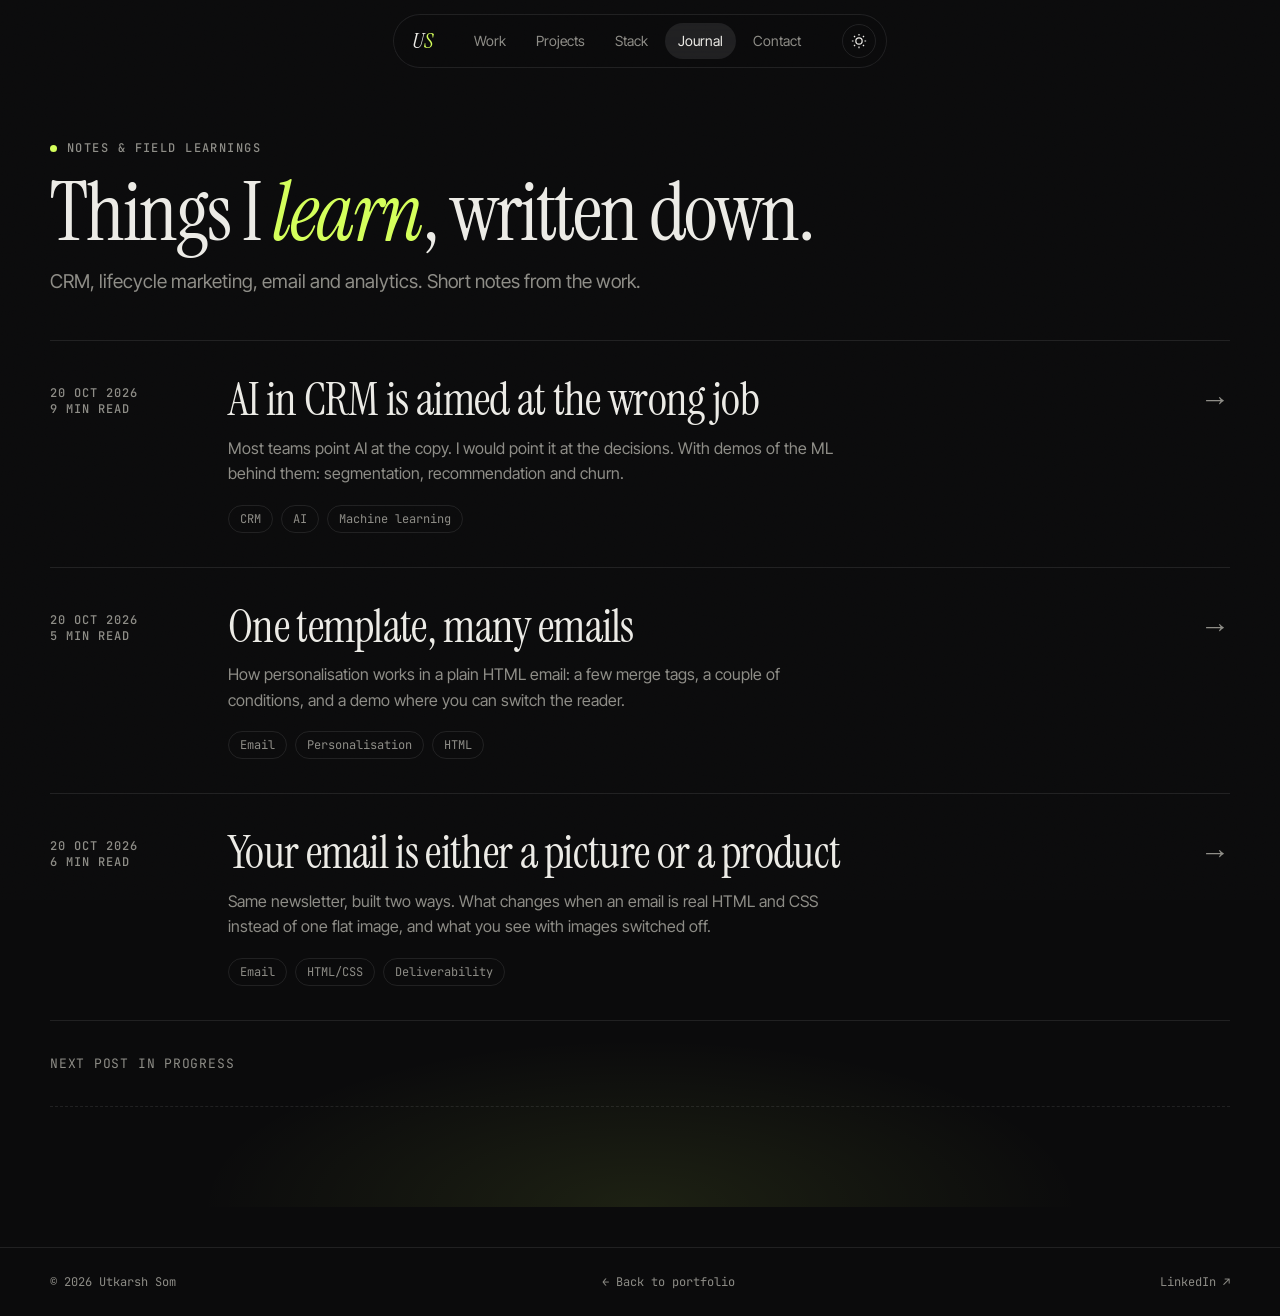
==== commit 892993ca: "Add cursor ring and green glows to the Journal pages" ====
--- a/journal/index.html
+++ b/journal/index.html
@@ -12,7 +12,7 @@
 <meta property="og:site_name" content="Utkarsh Som">
 <meta property="og:image:alt" content="Journal by Utkarsh Som">
 <meta property="og:url" content="https://utkashsom.github.io/journal/">
-<meta property="og:image" content="https://utkashsom.github.io/journal/img/og-email.png">
+<meta property="og:image" content="https://utkashsom.github.io/journal/img/og-email-v2.png">
 <meta property="og:image:width" content="1200">
 <meta property="og:image:height" content="630">
 <meta name="twitter:card" content="summary_large_image">
@@ -27,6 +27,7 @@
 </head>
 <body>
 <div class="grain" aria-hidden="true"></div>
+<div class="cursor" aria-hidden="true"><span></span></div>
 <div class="progress" aria-hidden="true"></div>
 
 <header class="nav">
--- a/style.css
+++ b/style.css
@@ -254,8 +254,11 @@
   .d-grid{grid-template-columns:1fr}
 }
 @media (max-width:760px){
-  .nav nav,.kbd-btn{display:none}
-  .nav{gap:16px}
+  .kbd-btn{display:none}
+  .nav{gap:6px;padding:6px 8px 6px 14px;width:calc(100% - 20px)}
+  .nav nav{flex:1;min-width:0;overflow-x:auto;scrollbar-width:none;-webkit-overflow-scrolling:touch}
+  .nav nav::-webkit-scrollbar{display:none}
+  .nav nav a{flex:none;font-size:13px;padding:7px 11px}
   .metrics .grid{grid-template-columns:1fr 1fr}
   .metric{border-left:0;padding:30px 0;border-top:1px solid var(--line)}
   .metric:nth-child(-n+2){border-top:0}
--- a/journal/journal.css
+++ b/journal/journal.css
@@ -72,7 +72,6 @@
   .post-row{grid-template-columns:1fr;gap:10px}
   .post-row .arrow{display:none}
   .pair{grid-template-columns:1fr}
-  .nav nav a:not(.here){display:none}
   .a-body p,.a-body li{font-size:18px}
 }
 
@@ -100,7 +99,7 @@
 .tryit[data-state="off"] .win .layer.live{display:none}
 .tryit[data-state="off"] .win .layer.offl{display:block}
 .tryit[data-state="off"] .win .layer.blk{display:flex}
-.win .layer.blk{aspect-ratio:700/1415;flex-direction:column;gap:14px;align-items:center;justify-content:center;text-align:center;padding:24px;background:repeating-linear-gradient(135deg,#d6d2c8 0 14px,#dcd8ce 14px 28px);color:#57534a;font:500 13px/1.6 var(--mono);letter-spacing:.04em}
+.win .layer.blk{aspect-ratio:700/1713;flex-direction:column;gap:14px;align-items:center;justify-content:center;text-align:center;padding:24px;background:repeating-linear-gradient(135deg,#d6d2c8 0 14px,#dcd8ce 14px 28px);color:#57534a;font:500 13px/1.6 var(--mono);letter-spacing:.04em}
 .tryit .lbl-row.good{margin-top:0}
 .codewrap{position:relative}
 .copycode{position:absolute;top:10px;right:10px;padding:5px 12px;border:1px solid var(--line);border-radius:99px;font:500 11px var(--mono);letter-spacing:.06em;text-transform:uppercase;color:var(--mute);background:var(--bg2);transition:.2s}
@@ -255,3 +254,16 @@
 .aid .crowd .lbl-row small b{font:400 26px/1 var(--serif);letter-spacing:0;color:var(--accent);text-transform:none}
 .aid .lbl-row{height:24px;align-items:center;overflow:visible}
 .aid .crowd .lbl-row small b{line-height:.8}
+.reco img{width:56px;height:74px}
+.reco li{grid-template-columns:44px 56px 1fr}
+.pm-art{width:58px;height:77px}
+
+/* glows that match the homepage */
+.post-row{position:relative;isolation:isolate}
+.post-row::before{content:"";position:absolute;inset:0 -14px;border-radius:18px;background:radial-gradient(420px circle at var(--mx,50%) var(--my,50%),color-mix(in srgb,var(--accent) 10%,transparent),transparent 60%);opacity:0;transition:opacity .3s;pointer-events:none;z-index:-1}
+.post-row:hover::before{opacity:1}
+.callout,.spec,.pdata,.prule{position:relative}
+.a-foot{position:relative;margin-top:3.2em;padding:56px 0 8px;border-top:1px solid var(--line)}
+.a-foot::before{content:"";position:absolute;left:50%;bottom:-120px;width:min(900px,100vw);height:340px;transform:translateX(-50%);background:radial-gradient(70% 80% at 50% 100%,color-mix(in srgb,var(--accent) 12%,transparent),transparent 70%);pointer-events:none;z-index:-1}
+.posts{position:relative}
+.posts::after{content:"";position:absolute;left:50%;bottom:-100px;width:min(900px,100vw);height:300px;transform:translateX(-50%);background:radial-gradient(70% 80% at 50% 100%,color-mix(in srgb,var(--accent) 9%,transparent),transparent 70%);pointer-events:none;z-index:-1}
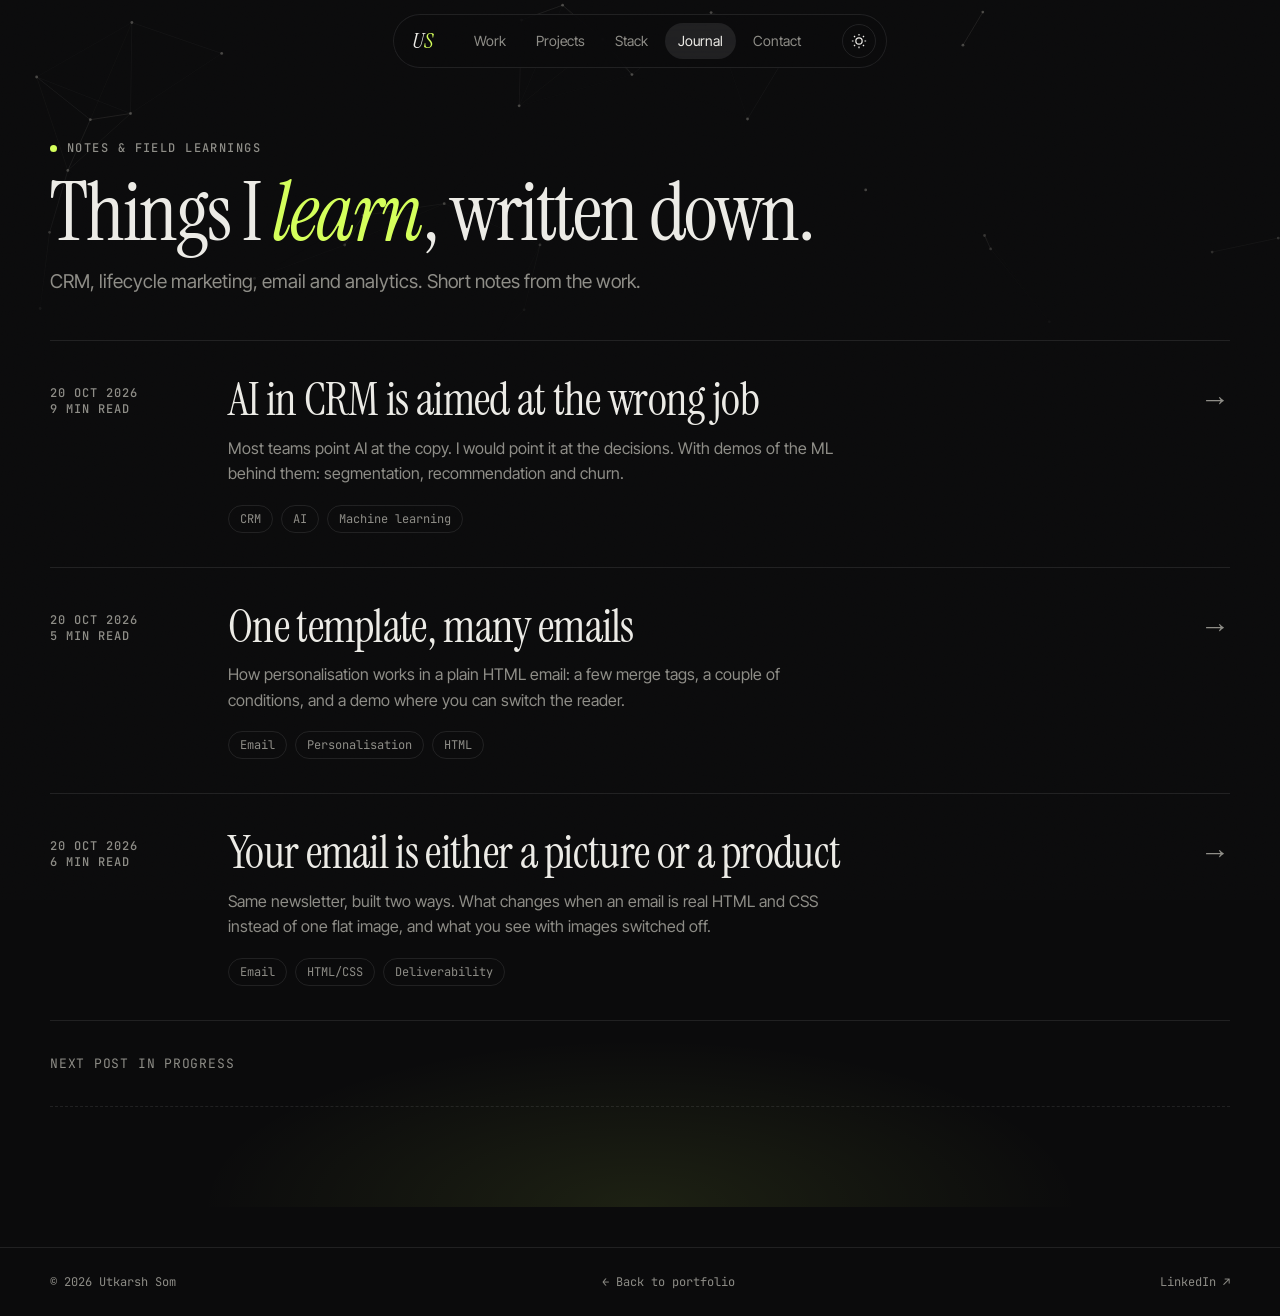
==== commit 276bb07f: "Add the moving network background to the Journal pages" ====
--- a/journal/index.html
+++ b/journal/index.html
@@ -48,6 +48,7 @@
 
 <main>
   <section class="w-hero">
+    <canvas class="jbg" aria-hidden="true"></canvas>
     <div class="wrap">
       <p class="eyebrow reveal"><span class="dot"></span> Notes &amp; field learnings</p>
       <h1 class="reveal">Things I <em>learn</em>, written down.</h1>
--- a/journal/journal.css
+++ b/journal/journal.css
@@ -267,3 +267,8 @@
 .a-foot::before{content:"";position:absolute;left:50%;bottom:-120px;width:min(900px,100vw);height:340px;transform:translateX(-50%);background:radial-gradient(70% 80% at 50% 100%,color-mix(in srgb,var(--accent) 12%,transparent),transparent 70%);pointer-events:none;z-index:-1}
 .posts{position:relative}
 .posts::after{content:"";position:absolute;left:50%;bottom:-100px;width:min(900px,100vw);height:300px;transform:translateX(-50%);background:radial-gradient(70% 80% at 50% 100%,color-mix(in srgb,var(--accent) 9%,transparent),transparent 70%);pointer-events:none;z-index:-1}
+
+/* moving network background, same as the homepage hero */
+.w-hero,.a-head{position:relative;overflow:hidden}
+.jbg{position:absolute;inset:0;width:100%;height:100%;-webkit-mask-image:linear-gradient(180deg,#000 55%,transparent 100%);mask-image:linear-gradient(180deg,#000 55%,transparent 100%)}
+.w-hero>.wrap,.a-head>.wrap{position:relative}
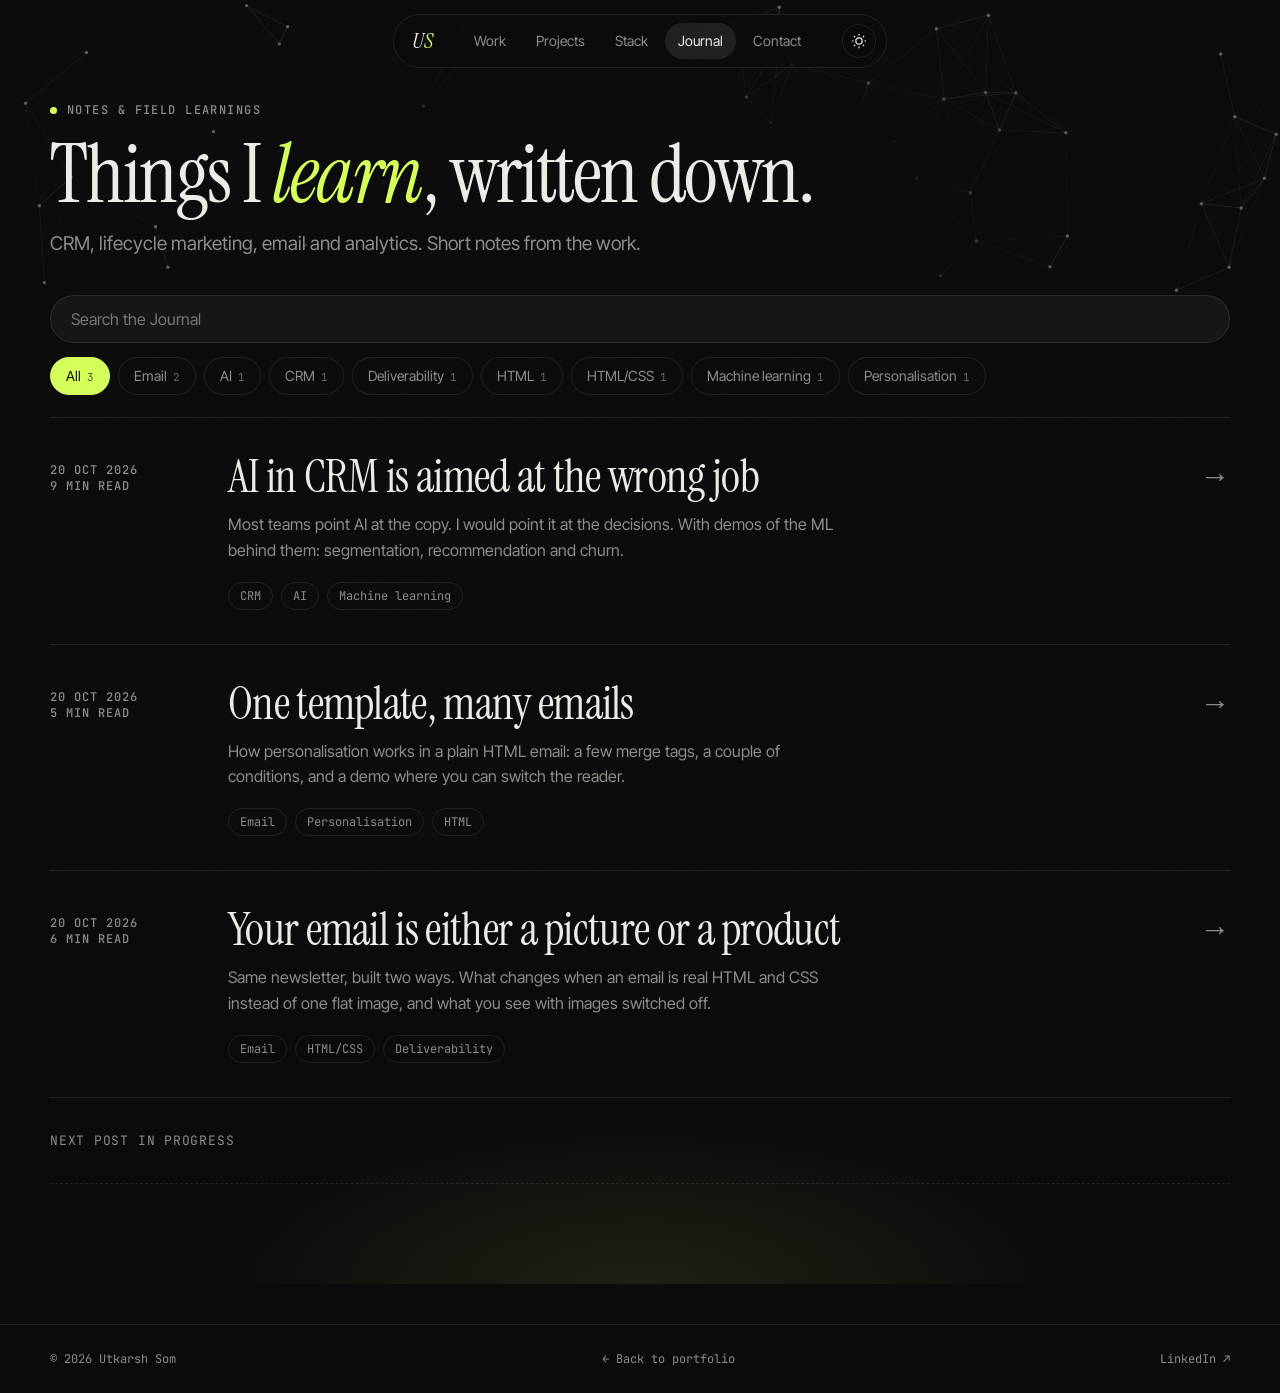
==== commit 1eb55966: "Tighter Journal headers, dots around the text, search and tag filters, contents list, up next, RSS" ====
--- a/journal/index.html
+++ b/journal/index.html
@@ -16,6 +16,7 @@
 <meta property="og:image:width" content="1200">
 <meta property="og:image:height" content="630">
 <meta name="twitter:card" content="summary_large_image">
+<link rel="alternate" type="application/rss+xml" title="Utkarsh Som | Journal" href="feed.xml">
 <link rel="canonical" href="https://utkashsom.github.io/journal/">
 <link rel="icon" href="data:image/svg+xml,%3Csvg xmlns='http://www.w3.org/2000/svg' viewBox='0 0 64 64'%3E%3Crect width='64' height='64' rx='16' fill='%230b0b0c'/%3E%3Ctext x='32' y='46' font-family='Georgia,serif' font-size='37' text-anchor='middle' letter-spacing='-1'%3E%3Ctspan fill='%23ecebe6'%3EU%3C/tspan%3E%3Ctspan fill='%23d4ff5a' font-style='italic'%3ES%3C/tspan%3E%3C/text%3E%3C/svg%3E">
 <link rel="preconnect" href="https://fonts.googleapis.com">
@@ -57,6 +58,10 @@
   </section>
 
   <section class="wrap">
+    <div class="jtools">
+      <input class="jsearch" id="jsearch" type="search" placeholder="Search the Journal" aria-label="Search the Journal" autocomplete="off">
+      <div class="jfilters" id="jfilters" role="group" aria-label="Filter by tag"></div>
+    </div>
     <div class="posts">
       <a class="post-row reveal" href="ai-in-crm.html">
         <span class="when">20 Oct 2026<br>9 min read</span>
@@ -85,6 +90,7 @@
         </div>
         <span class="arrow" aria-hidden="true">→</span>
       </a>
+      <p class="jempty" id="jempty" hidden>Nothing matches that. Try a different word or clear the filter.</p>
       <span class="post-next reveal">Next post in progress</span>
     </div>
   </section>
--- a/journal/journal.css
+++ b/journal/journal.css
@@ -3,7 +3,7 @@
 .nav nav a.here{color:var(--text);background:var(--line)}
 
 /* ---------- index ---------- */
-.w-hero{padding:clamp(110px,12vw,140px) 0 clamp(28px,4vw,44px)}
+.w-hero{padding:clamp(92px,8vw,112px) 0 clamp(24px,3vw,36px)}
 .w-hero h1{font:400 clamp(44px,6.4vw,84px)/.95 var(--serif);letter-spacing:-.025em;margin:18px 0 16px}
 .w-hero h1 em{color:var(--accent)}
 .w-hero .lede{max-width:640px;font-size:clamp(16px,1.6vw,19px)}
@@ -21,7 +21,7 @@
 .post-next{display:block;padding:34px 0;color:var(--mute);font:400 13px var(--mono);letter-spacing:.06em;text-transform:uppercase;border-bottom:1px dashed var(--line)}
 
 /* ---------- article ---------- */
-.a-head{padding:clamp(130px,16vw,190px) 0 40px}
+.a-head{padding:clamp(92px,8vw,112px) 0 28px}
 .a-head .wrap,.a-body{max-width:760px}
 .back{font:500 12px var(--mono);letter-spacing:.1em;text-transform:uppercase;color:var(--mute);display:inline-flex;gap:8px;transition:.2s}
 .back:hover{color:var(--accent)}
@@ -270,5 +270,38 @@
 
 /* moving network background, same as the homepage hero */
 .w-hero,.a-head{position:relative;overflow:hidden}
-.jbg{position:absolute;inset:0;width:100%;height:100%;-webkit-mask-image:linear-gradient(180deg,#000 55%,transparent 100%);mask-image:linear-gradient(180deg,#000 55%,transparent 100%)}
+/* dots across the top band and down both sides, clear in the middle behind the text */
+.jbg{position:absolute;inset:0;width:100%;height:100%;
+ -webkit-mask-image:linear-gradient(180deg,#000 0,#000 22%,transparent 46%),linear-gradient(90deg,#000 0,#000 17%,transparent 32%,transparent 68%,#000 83%,#000 100%);
+ mask-image:linear-gradient(180deg,#000 0,#000 22%,transparent 46%),linear-gradient(90deg,#000 0,#000 17%,transparent 32%,transparent 68%,#000 83%,#000 100%)}
 .w-hero>.wrap,.a-head>.wrap{position:relative}
+
+/* journal upgrades: search, filters, contents, up next */
+.jtools{display:flex;flex-direction:column;gap:14px;margin-bottom:22px}
+.jsearch{width:100%;padding:13px 20px;border-radius:99px;border:1px solid var(--line);background:var(--surface);color:var(--text);font:400 16px var(--sans);outline:none;transition:border-color .2s}
+.jsearch:focus{border-color:var(--accent)}
+.jfilters{display:flex;flex-wrap:wrap;gap:8px}
+.jchip{padding:7px 15px;border:1px solid var(--line);border-radius:99px;font-size:14px;color:var(--mute);transition:.2s}
+.jchip small{margin-left:6px;font:400 11px var(--mono);opacity:.7}
+.jchip:hover{color:var(--text);border-color:var(--accent)}
+.jchip.on{background:var(--accent);color:var(--accent-ink);border-color:var(--accent)}
+.post-row[hidden]{display:none}
+.jempty{padding:34px 0;color:var(--mute);border-bottom:1px solid var(--line)}
+.toc{position:fixed;left:max(24px,calc(50% - 380px - 270px));top:150px;width:220px;display:none;flex-direction:column;gap:2px;font-size:14px;z-index:5}
+.toc b{font:500 11px var(--mono);letter-spacing:.1em;text-transform:uppercase;color:var(--mute);margin-bottom:10px}
+.toc a{display:block;padding:7px 0 7px 14px;border-left:1px solid var(--line);color:var(--mute);line-height:1.35;transition:.2s}
+.toc a:hover{color:var(--text)}
+.toc a.on{color:var(--accent);border-left-color:var(--accent)}
+@media (min-width:1360px){.toc{display:flex}}
+.a-body h2{position:relative;scroll-margin-top:90px}
+.hlink{position:absolute;left:-1.1em;top:.15em;opacity:0;font:400 .55em var(--mono);color:var(--mute);transition:.2s;cursor:pointer;padding-right:.4em}
+.a-body h2:hover .hlink,.hlink:focus-visible{opacity:1}
+.hlink:hover{color:var(--accent)}
+@media (max-width:900px){.hlink{display:none}}
+.upnext{display:block;margin-top:3em;padding:26px 28px;border:1px solid var(--line);border-radius:20px;background:var(--surface);transition:border-color .25s,transform .25s var(--ease)}
+.upnext:hover{border-color:var(--accent);transform:translateY(-3px)}
+.upnext small{font:500 11px var(--mono);letter-spacing:.1em;text-transform:uppercase;color:var(--accent)}
+.upnext h3{font:400 clamp(26px,3.4vw,36px)/1.1 var(--serif);margin:10px 0 6px;color:var(--text)}
+.upnext p{font-size:15px;color:var(--mute)}
+.a-body a.upnext{text-decoration:none;color:inherit}
+.a-body .upnext p{font-size:15px;line-height:1.5}
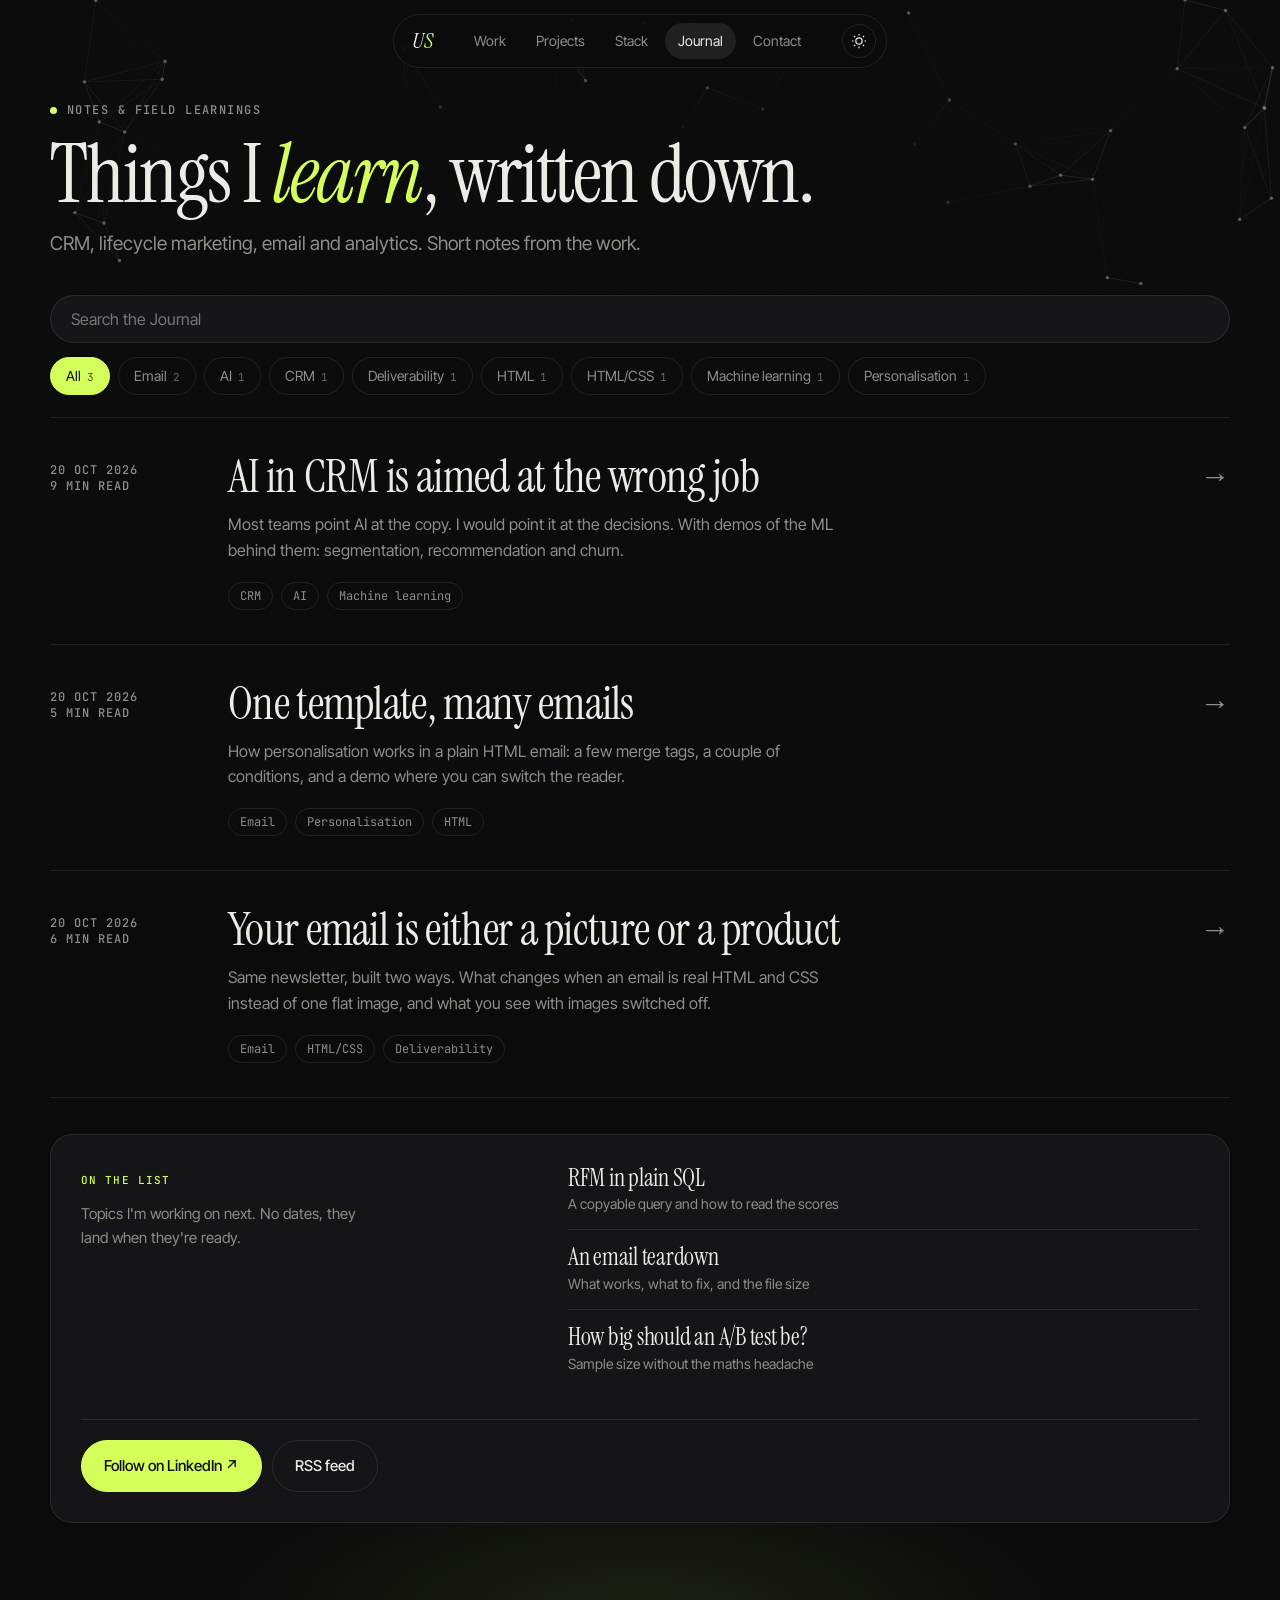
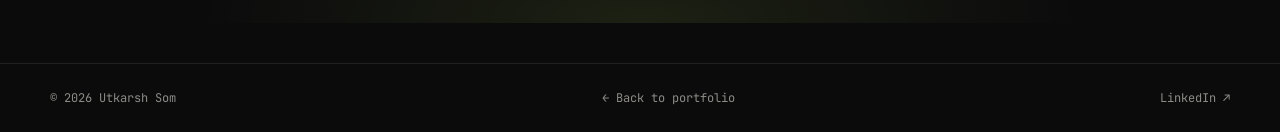
==== commit 1812b2b8: "Replace the placeholder with an On the list card" ====
--- a/journal/index.html
+++ b/journal/index.html
@@ -91,7 +91,18 @@
         <span class="arrow" aria-hidden="true">→</span>
       </a>
       <p class="jempty" id="jempty" hidden>Nothing matches that. Try a different word or clear the filter.</p>
-      <span class="post-next reveal">Next post in progress</span>
+      <div class="upcoming reveal">
+        <div class="up-head"><small>On the list</small><p>Topics I'm working on next. No dates, they land when they're ready.</p></div>
+        <ul class="up-list">
+          <li><b>RFM in plain SQL</b><span>A copyable query and how to read the scores</span></li>
+          <li><b>An email teardown</b><span>What works, what to fix, and the file size</span></li>
+          <li><b>How big should an A/B test be?</b><span>Sample size without the maths headache</span></li>
+        </ul>
+        <div class="up-actions">
+          <a class="btn primary" href="https://www.linkedin.com/in/utkarshsom" target="_blank" rel="noopener">Follow on LinkedIn ↗</a>
+          <a class="btn" href="feed.xml">RSS feed</a>
+        </div>
+      </div>
     </div>
   </section>
 </main>
--- a/journal/journal.css
+++ b/journal/journal.css
@@ -305,3 +305,15 @@
 .upnext p{font-size:15px;color:var(--mute)}
 .a-body a.upnext{text-decoration:none;color:inherit}
 .a-body .upnext p{font-size:15px;line-height:1.5}
+
+/* on the list */
+.upcoming{margin-top:36px;padding:30px;border:1px solid var(--line);border-radius:22px;background:var(--surface);display:grid;grid-template-columns:1fr 1.4fr;gap:26px 36px;align-items:start}
+.up-head small{font:500 11px var(--mono);letter-spacing:.1em;text-transform:uppercase;color:var(--accent)}
+.up-head p{margin-top:10px;color:var(--mute);font-size:15px;max-width:300px}
+.up-list{display:flex;flex-direction:column}
+.up-list li{display:flex;flex-direction:column;gap:2px;padding:14px 0;border-top:1px solid var(--line)}
+.up-list li:first-child{border-top:0;padding-top:0}
+.up-list b{font:400 24px/1.1 var(--serif);letter-spacing:-.01em}
+.up-list span{font-size:14px;color:var(--mute)}
+.up-actions{grid-column:1/-1;display:flex;gap:10px;flex-wrap:wrap;padding-top:6px;border-top:1px solid var(--line);margin-top:4px;padding-top:20px}
+@media (max-width:760px){.upcoming{grid-template-columns:1fr;padding:22px}}
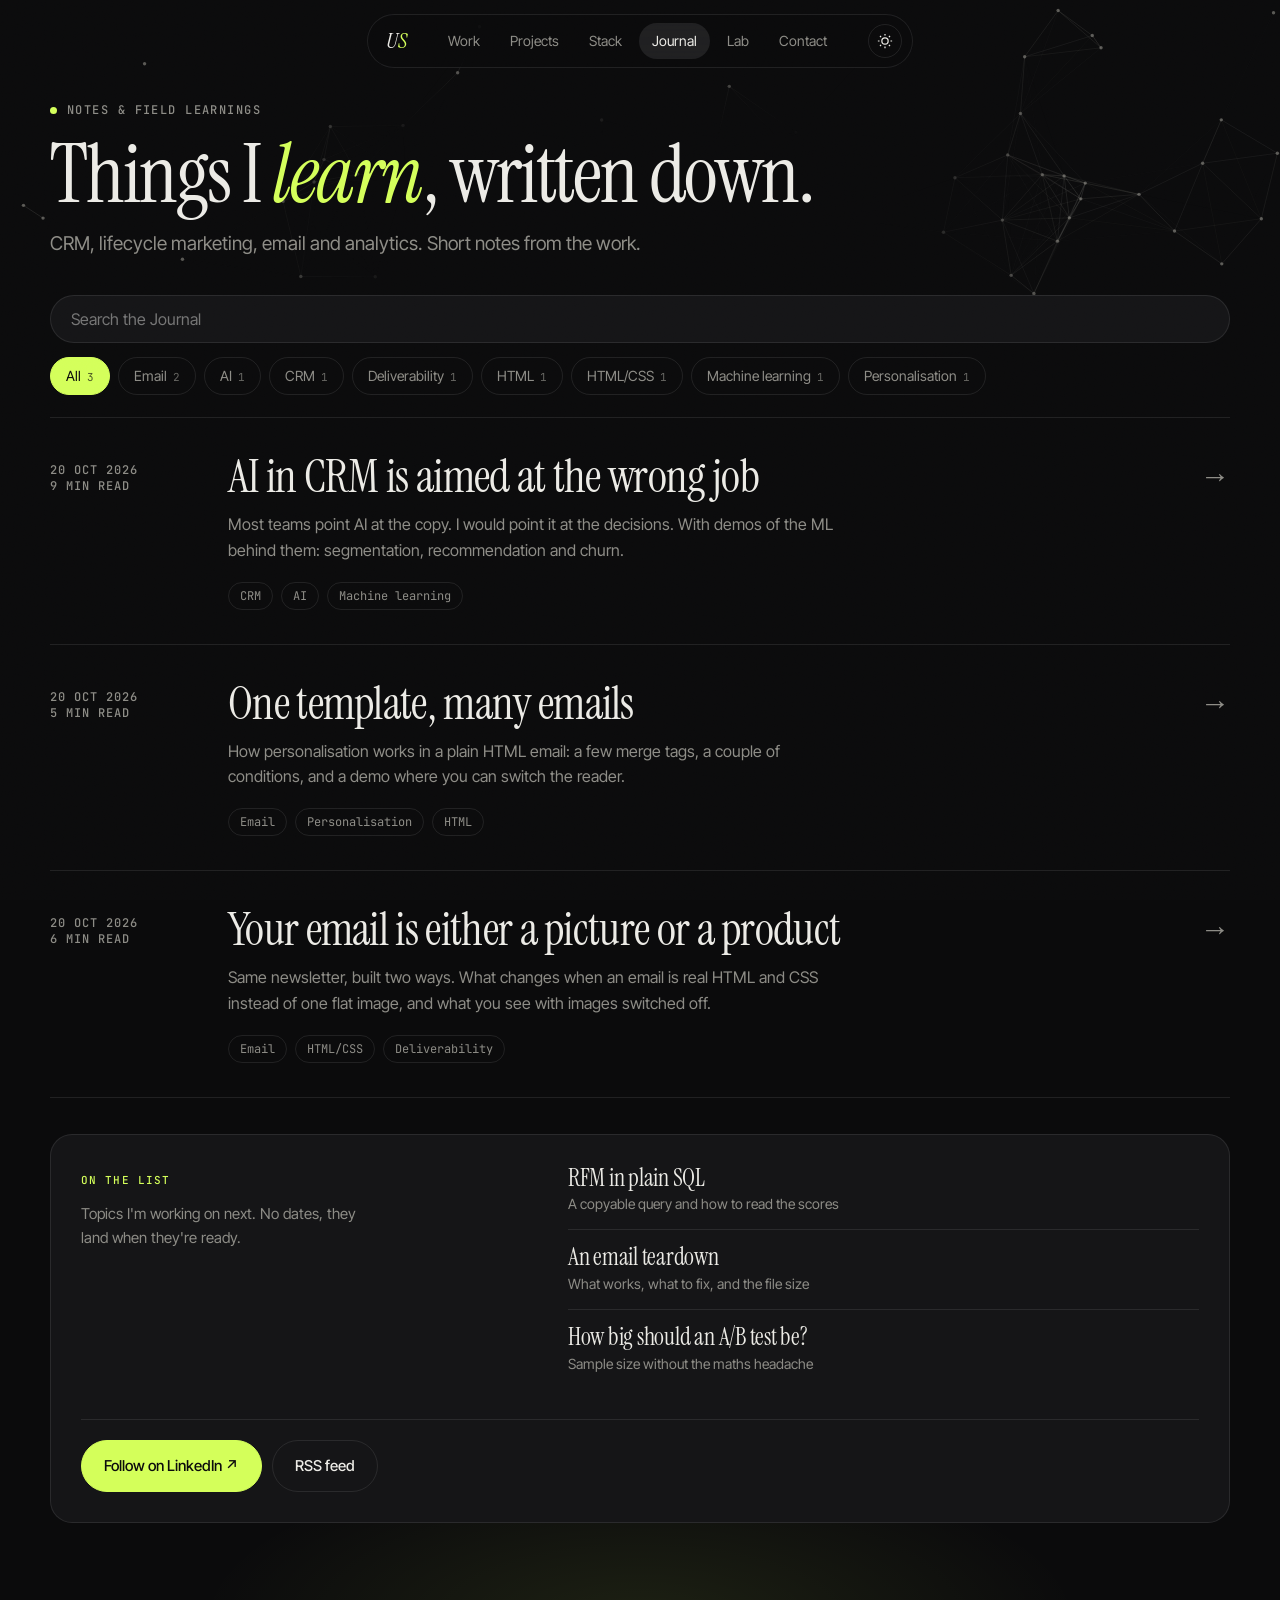
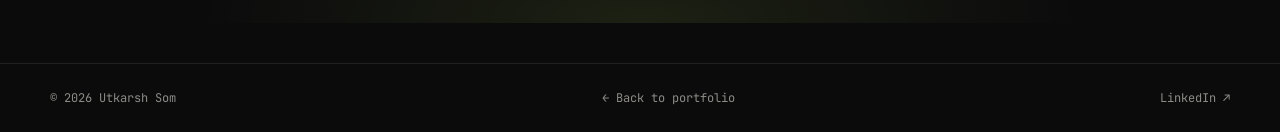
==== commit bac206bd: "Add Lab (tools and playground), a career timeline page and Lab nav links" ====
--- a/journal/index.html
+++ b/journal/index.html
@@ -38,6 +38,7 @@
     <a href="../index.html#projects">Projects</a>
     <a href="../index.html#stack">Stack</a>
     <a href="./" class="here" aria-current="page">Journal</a>
+    <a href="../lab/">Lab</a>
     <a href="../index.html#contact">Contact</a>
   </nav>
   <div class="nav-actions">
--- a/style.css
+++ b/style.css
@@ -274,3 +274,20 @@
   *,*::before,*::after{animation:none!important;transition-duration:.01ms!important}
   .reveal{opacity:1;transform:none}
 }
+
+/* recommendation */
+.rec-sec{padding-top:0}
+.rec{display:grid;grid-template-columns:.8fr 1.2fr;gap:clamp(28px,5vw,64px);align-items:start;padding-top:clamp(56px,8vw,96px);border-top:1px solid var(--line)}
+.rec-side{position:static}
+.rec-side h2{margin:18px 0 26px}
+.rec-badge{display:inline-flex;align-items:center;gap:9px;padding:6px 13px;border:1px solid var(--line);border-radius:99px;font:500 11px var(--mono);letter-spacing:.08em;text-transform:uppercase;color:var(--mute);transition:.2s}
+.rec-badge:hover{border-color:var(--accent);color:var(--text)}
+.li-logo{flex:none;border-radius:3px}
+.rec-who{display:flex;gap:14px;align-items:center}
+.rec-who b{display:block;font-weight:600;font-size:17px}
+.rec-who span:not(.rec-mono){display:block;font-size:14px;color:var(--mute);line-height:1.45}
+.rec-mono{display:inline-flex;align-items:center;justify-content:center;width:54px;height:54px;border-radius:50%;flex:none;background:linear-gradient(135deg,color-mix(in srgb,var(--accent) 16%,var(--bg)),var(--bg));border:1px solid color-mix(in srgb,var(--accent) 45%,var(--line));font:italic 400 22px/1 var(--serif);color:var(--accent)}
+.rec-quote{border-left:2px solid var(--accent);padding-left:clamp(18px,3vw,28px);font-size:clamp(17px,1.5vw,19px);line-height:1.7;color:color-mix(in srgb,var(--text) 86%,var(--mute))}
+.rec-quote p+p{margin-top:1.1em}
+.rec-quote mark{background:color-mix(in srgb,var(--accent) 22%,transparent);color:var(--text);padding:1px 4px;border-radius:4px}
+@media (max-width:860px){.rec{grid-template-columns:1fr}.rec-side{position:static}}
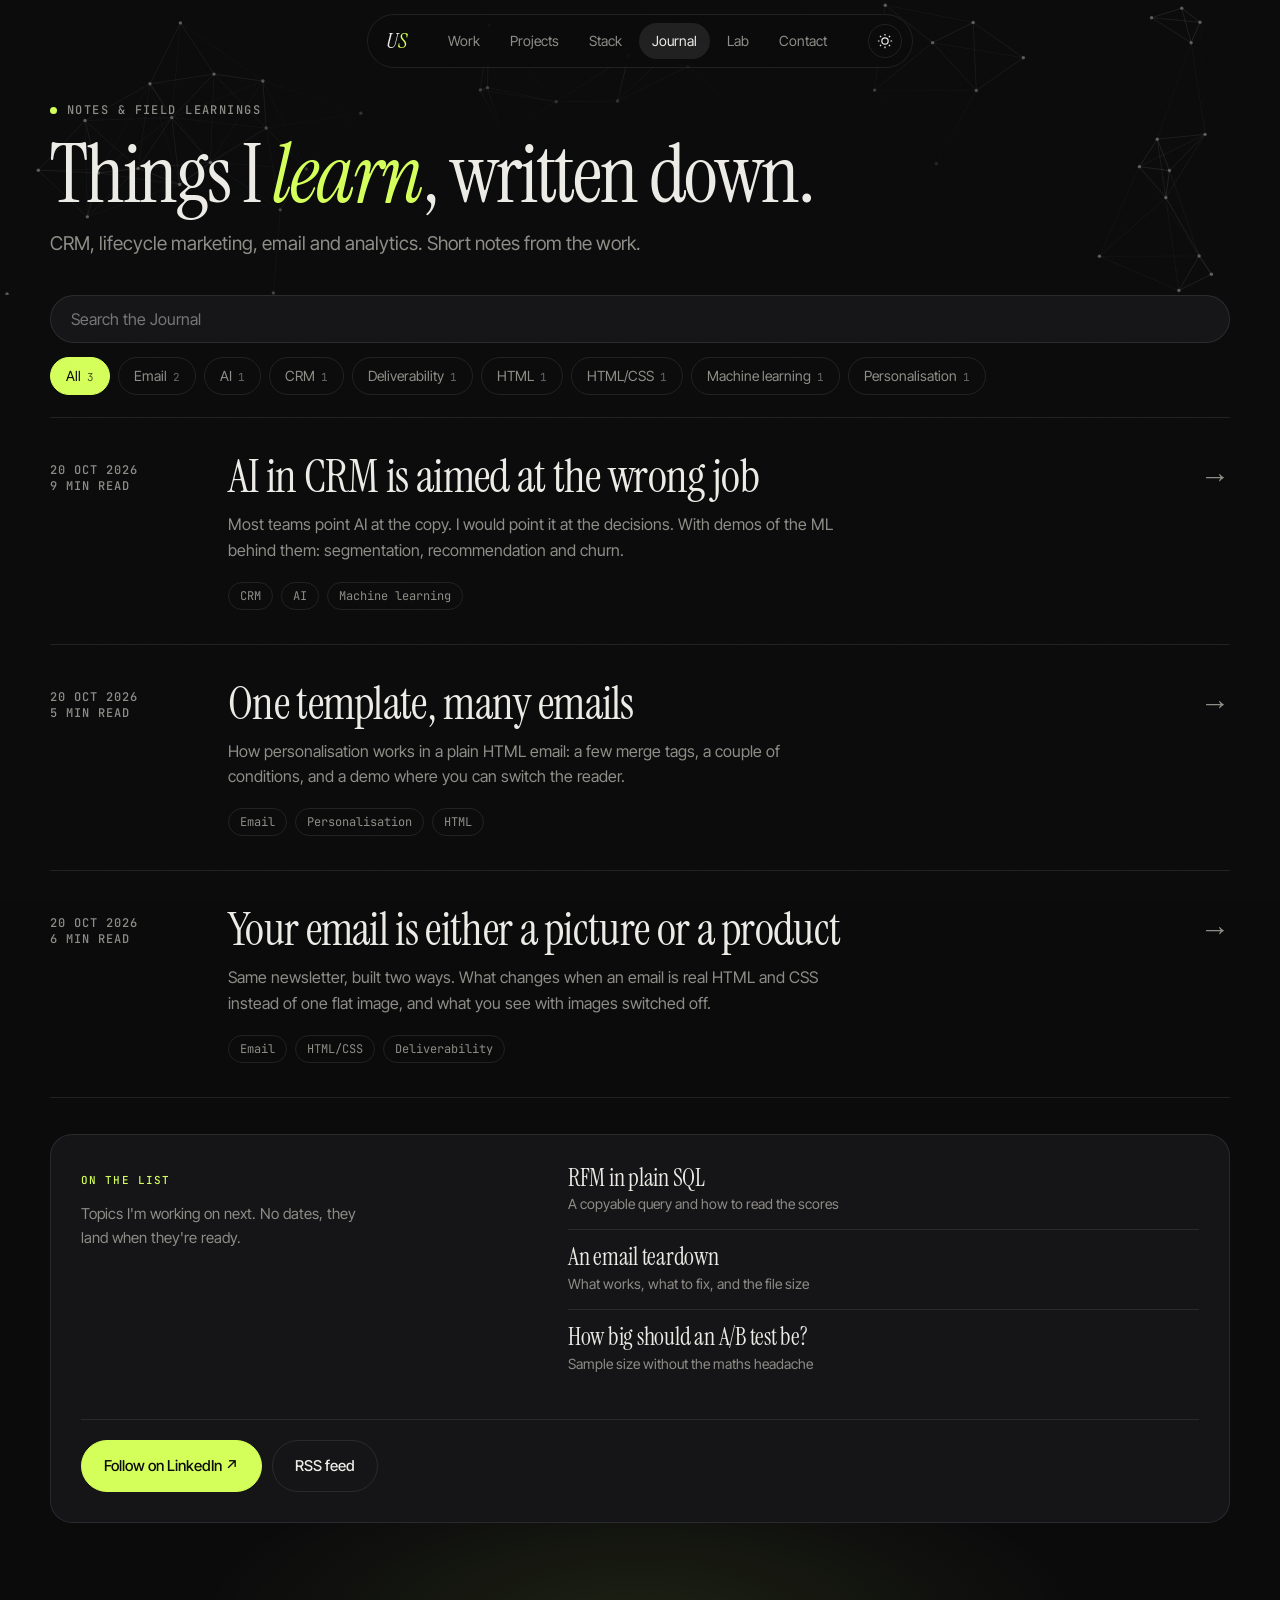
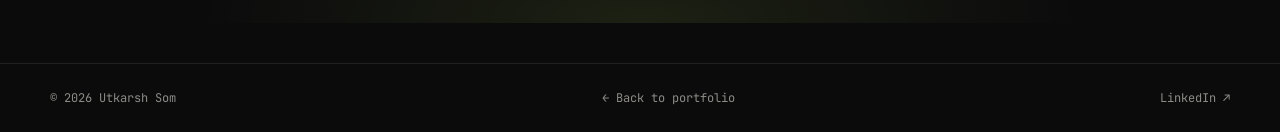
==== commit 2c704b8b: "Update site address after the GitHub username change" ====
--- a/journal/index.html
+++ b/journal/index.html
@@ -11,13 +11,13 @@
 <meta property="og:type" content="website">
 <meta property="og:site_name" content="Utkarsh Som">
 <meta property="og:image:alt" content="Journal by Utkarsh Som">
-<meta property="og:url" content="https://utkashsom.github.io/journal/">
-<meta property="og:image" content="https://utkashsom.github.io/journal/img/og-email-v2.png">
+<meta property="og:url" content="https://utkarshsom.github.io/journal/">
+<meta property="og:image" content="https://utkarshsom.github.io/journal/img/og-email-v2.png">
 <meta property="og:image:width" content="1200">
 <meta property="og:image:height" content="630">
 <meta name="twitter:card" content="summary_large_image">
 <link rel="alternate" type="application/rss+xml" title="Utkarsh Som | Journal" href="feed.xml">
-<link rel="canonical" href="https://utkashsom.github.io/journal/">
+<link rel="canonical" href="https://utkarshsom.github.io/journal/">
 <link rel="icon" href="data:image/svg+xml,%3Csvg xmlns='http://www.w3.org/2000/svg' viewBox='0 0 64 64'%3E%3Crect width='64' height='64' rx='16' fill='%230b0b0c'/%3E%3Ctext x='32' y='46' font-family='Georgia,serif' font-size='37' text-anchor='middle' letter-spacing='-1'%3E%3Ctspan fill='%23ecebe6'%3EU%3C/tspan%3E%3Ctspan fill='%23d4ff5a' font-style='italic'%3ES%3C/tspan%3E%3C/text%3E%3C/svg%3E">
 <link rel="preconnect" href="https://fonts.googleapis.com">
 <link rel="preconnect" href="https://fonts.gstatic.com" crossorigin>
